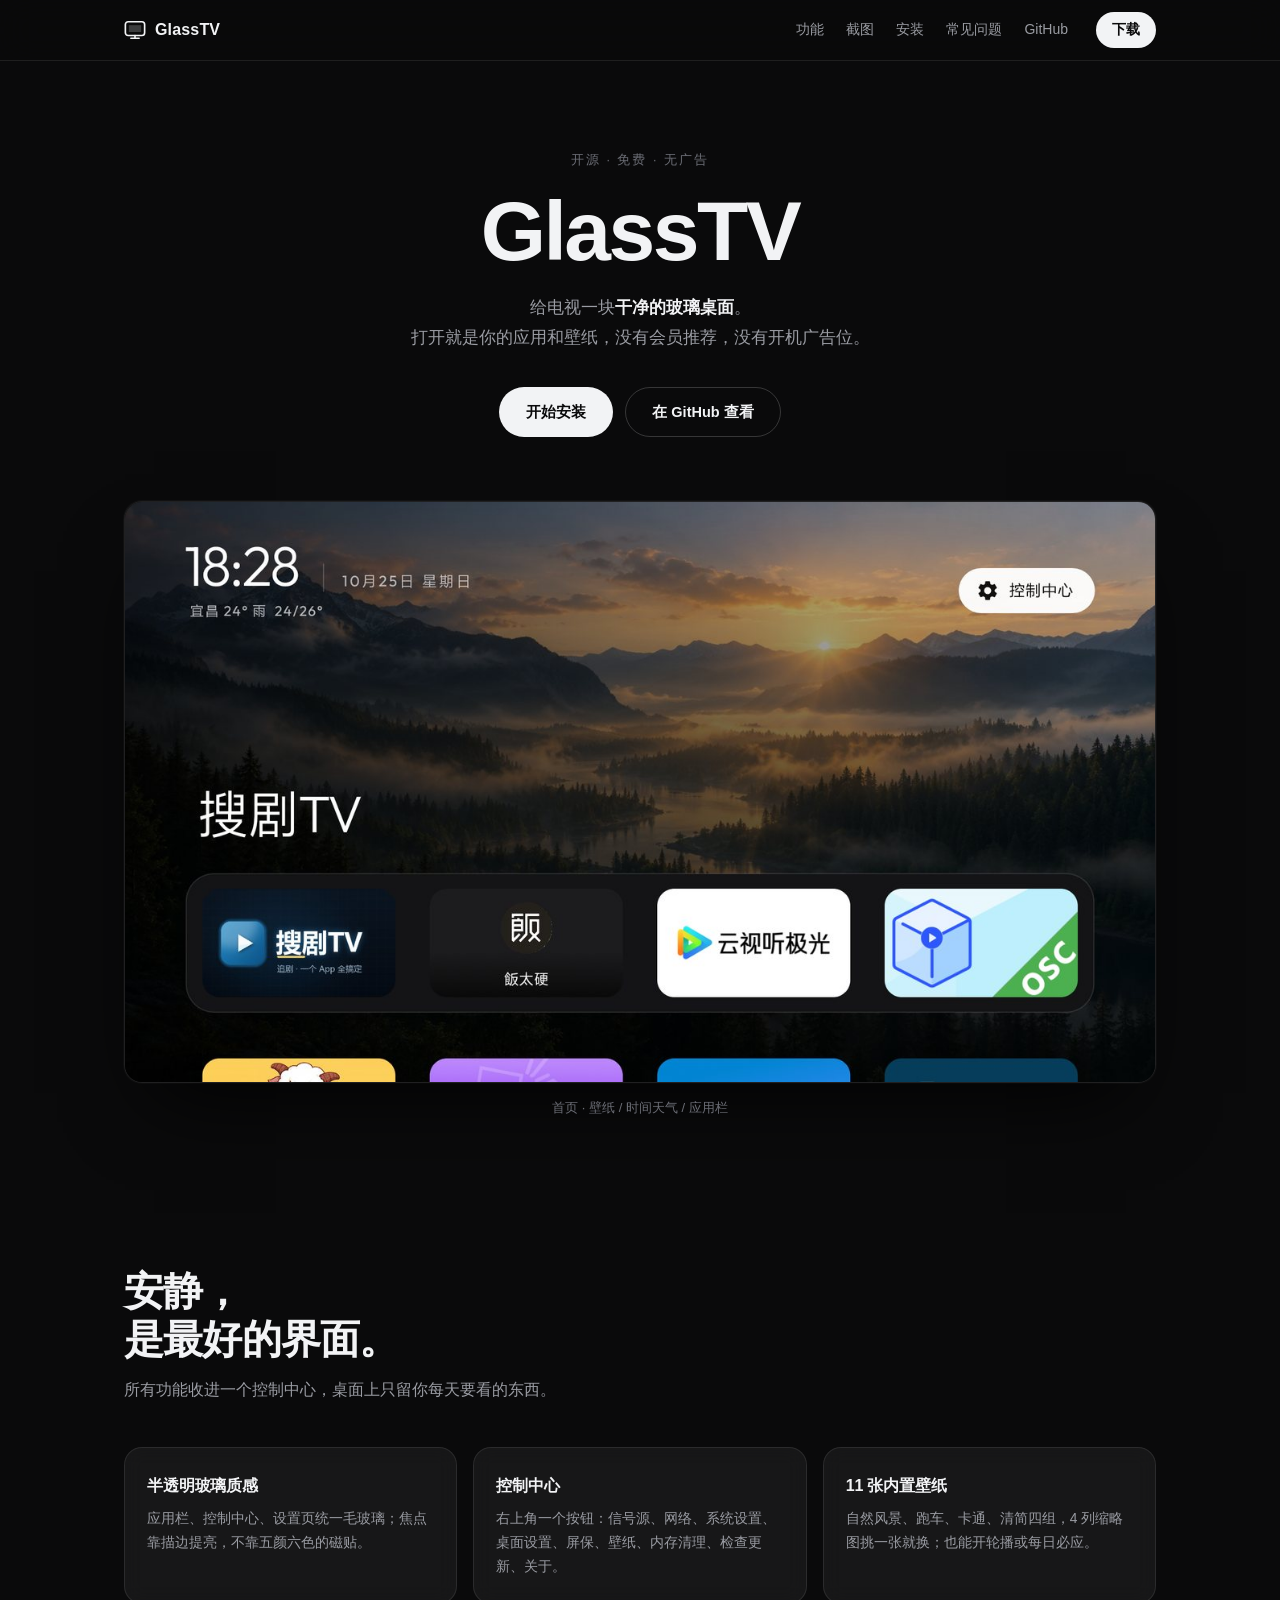
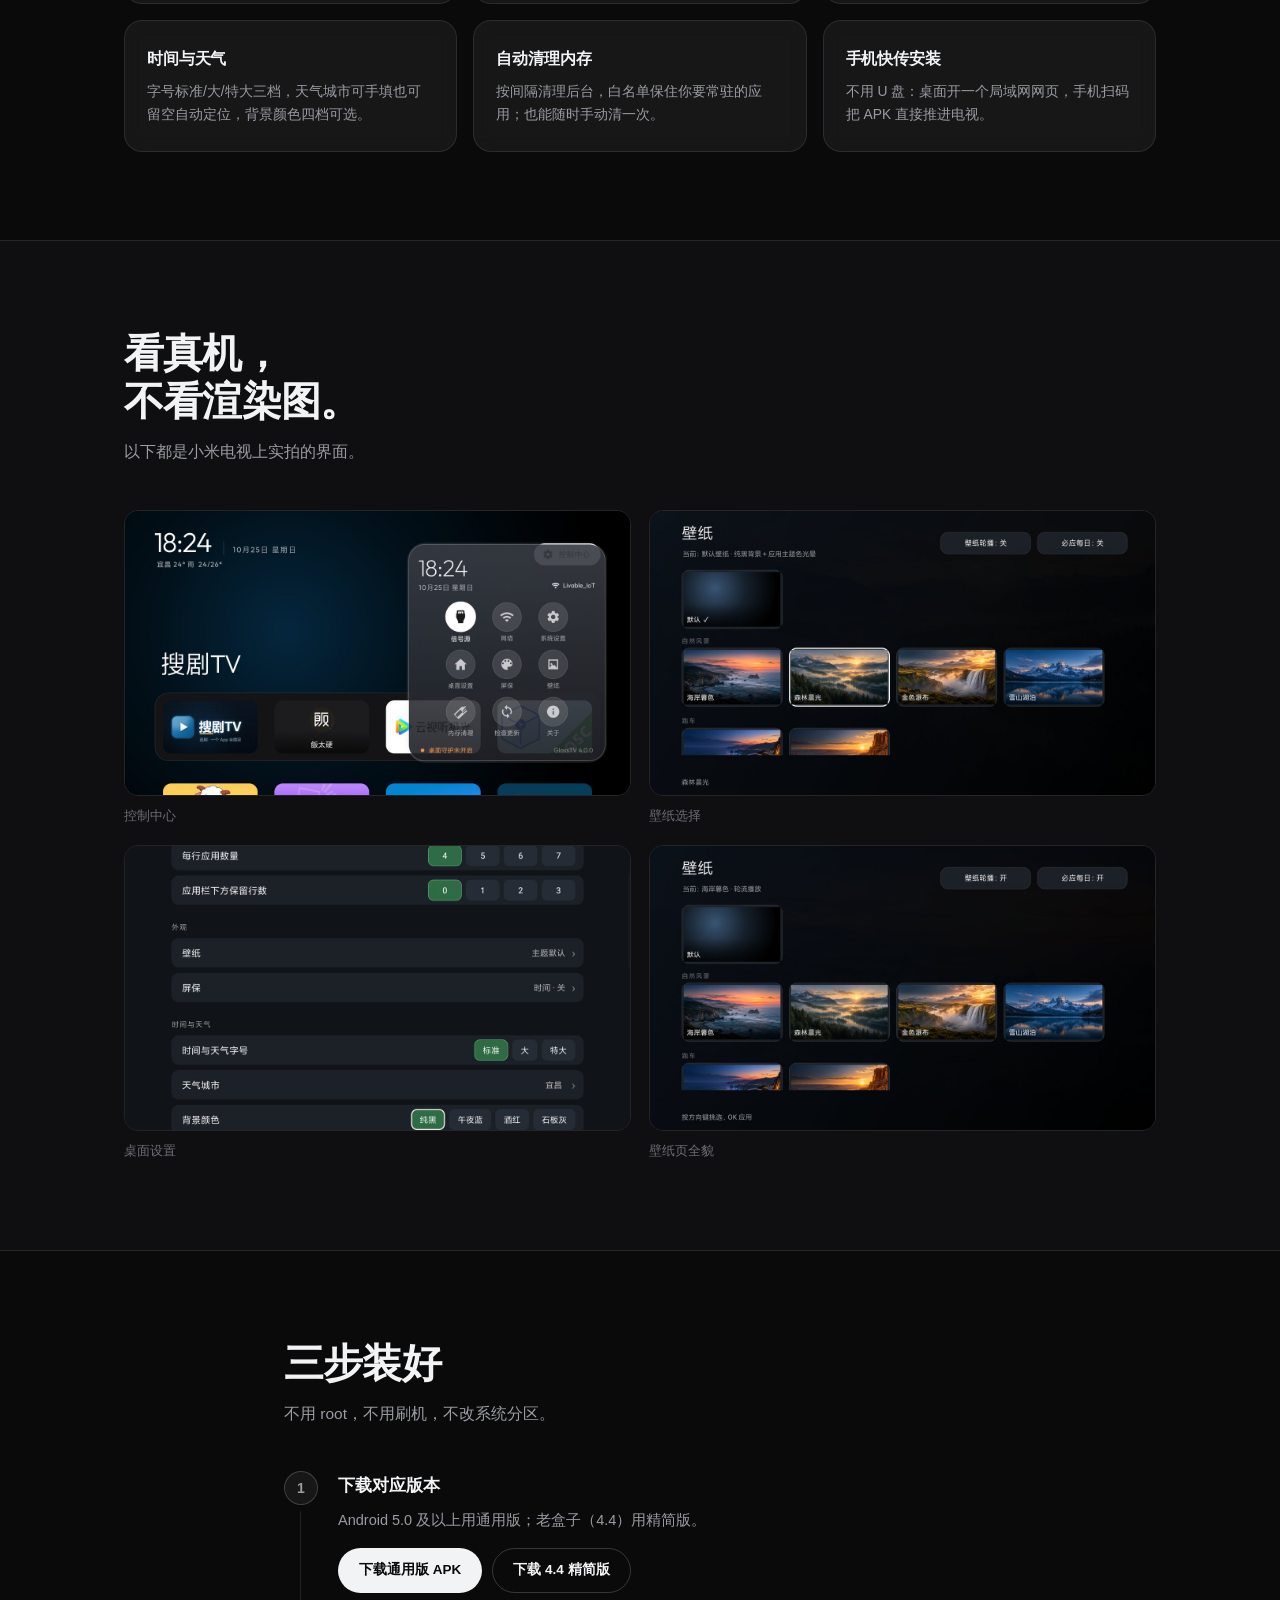
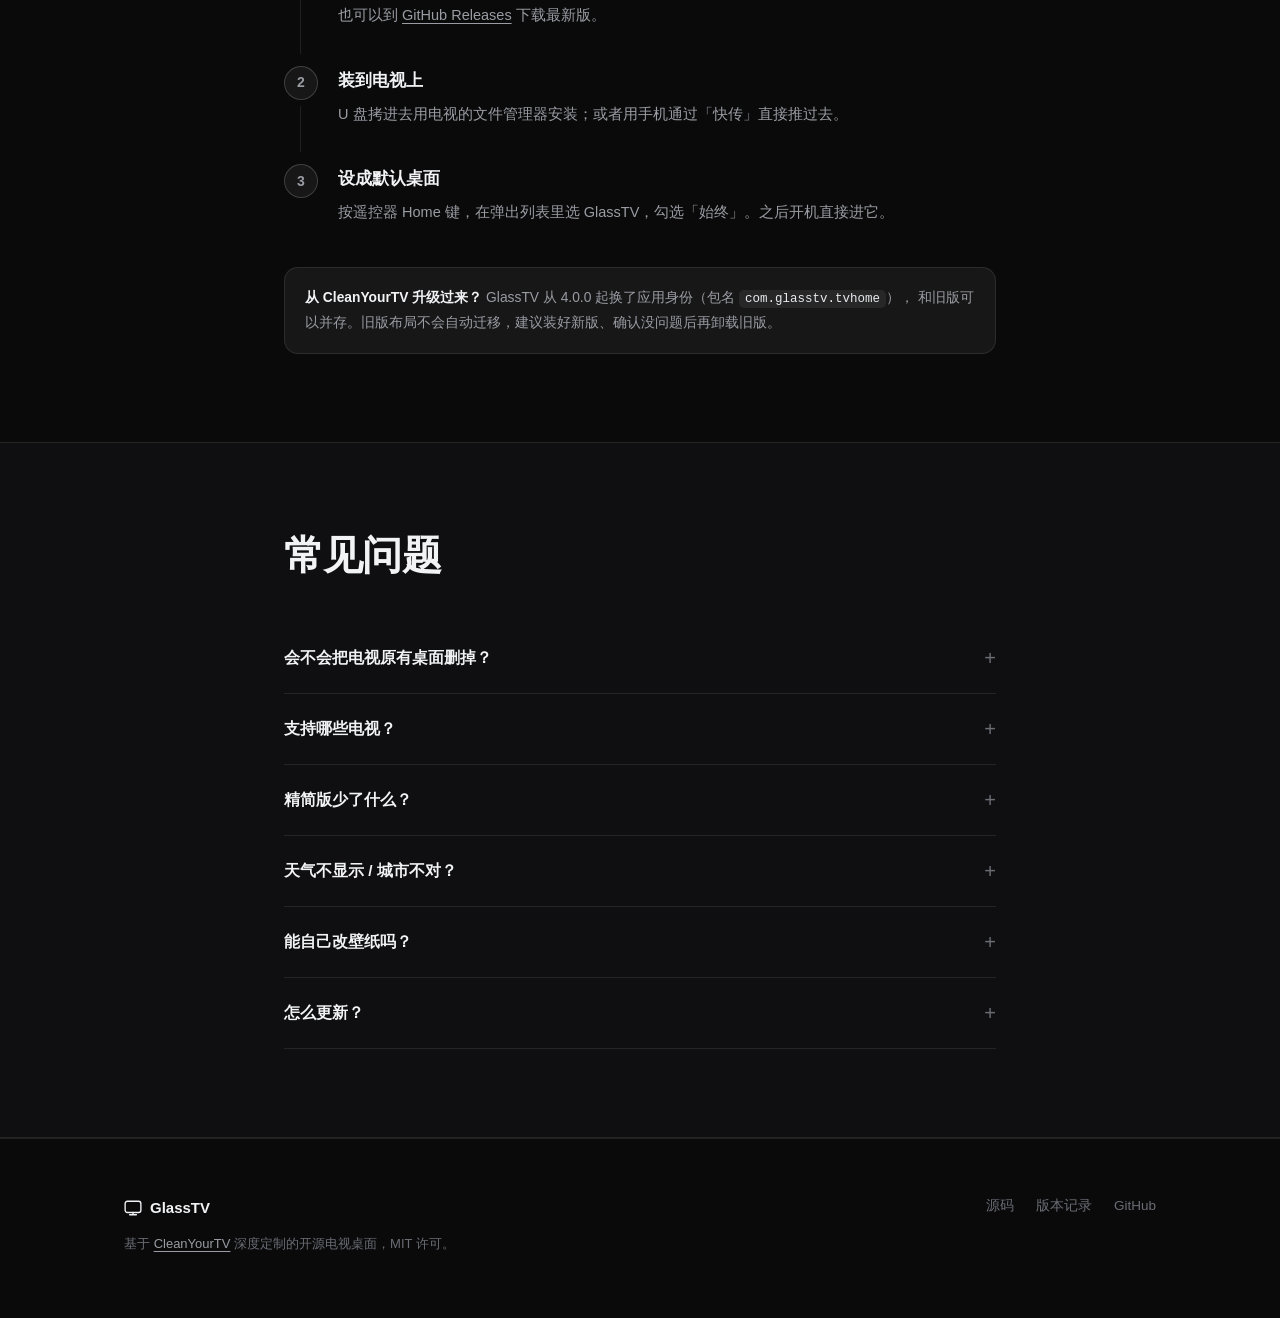
==== site/index.html @ 5c803dc3 "官网入仓 site/ + CNAME tv.jichun29.cn + 下载链接指向 Release" ====
<!doctype html>
<html lang="zh-CN">
<head>
<meta charset="utf-8">
<meta name="viewport" content="width=device-width, initial-scale=1, viewport-fit=cover">
<title>GlassTV · 给电视一块干净的玻璃桌面</title>
<meta name="description" content="基于 CleanYourTV 深度定制的开源 Android TV 桌面：半透明玻璃质感、无广告无推荐流、可换壁纸、控制中心、自动清理内存。支持小米等国产电视，也适配 Android 4.4 老盒子。">
<meta name="theme-color" content="#0a0a0b">
<meta property="og:title" content="GlassTV · 给电视一块干净的玻璃桌面">
<meta property="og:description" content="开源 Android TV 桌面。没有广告，没有推荐流，只有你的 App 和壁纸。">
<meta property="og:image" content="img/home.jpg">
<link rel="icon" href="favicon.svg" type="image/svg+xml">
<link rel="stylesheet" href="style.css">
</head>
<body>

<nav>
  <div class="wrap">
    <a class="brand" href="#top">
      <svg width="22" height="22" viewBox="0 0 32 32" aria-hidden="true">
        <rect x="2" y="4" width="28" height="20" rx="4" fill="none" stroke="currentColor" stroke-width="2.4"/>
        <path d="M16 24v4M10 28h12" stroke="currentColor" stroke-width="2.4" stroke-linecap="round"/>
        <path d="M7 9h18v10H7z" fill="currentColor" opacity=".22"/>
      </svg>
      GlassTV
    </a>
    <div class="links">
      <a href="#features">功能</a>
      <a href="#shots">截图</a>
      <a href="#install">安装</a>
      <a href="#faq">常见问题</a>
      <a href="https://github.com/jichun29/glasstv" target="_blank" rel="noopener">GitHub</a>
    </div>
    <a class="cta" href="#install">下载</a>
  </div>
</nav>

<header id="top">
  <div class="wrap">
    <p class="eyebrow">开源 · 免费 · 无广告</p>
    <h1>GlassTV</h1>
    <p class="lede">给电视一块<strong>干净的玻璃桌面</strong>。<br>打开就是你的应用和壁纸，没有会员推荐，没有开机广告位。</p>
    <div class="actions">
      <a class="btn primary" href="#install">开始安装</a>
      <a class="btn ghost" href="https://github.com/jichun29/glasstv" target="_blank" rel="noopener">在 GitHub 查看</a>
    </div>
    <figure class="hero-shot">
      <img src="img/home.jpg" alt="GlassTV 桌面主页：森林壁纸、左上角时间天气、底部一排应用" width="1280" height="720">
      <figcaption>首页 · 壁纸 / 时间天气 / 应用栏</figcaption>
    </figure>
  </div>
</header>

<section id="features">
  <div class="wrap">
    <div class="head">
      <h2>安静，<br>是最好的界面。</h2>
      <p>所有功能收进一个控制中心，桌面上只留你每天要看的东西。</p>
    </div>

    <div class="grid">
      <article class="card">
        <h3>半透明玻璃质感</h3>
        <p>应用栏、控制中心、设置页统一毛玻璃；焦点靠描边提亮，不靠五颜六色的磁贴。</p>
      </article>
      <article class="card">
        <h3>控制中心</h3>
        <p>右上角一个按钮：信号源、网络、系统设置、桌面设置、屏保、壁纸、内存清理、检查更新、关于。</p>
      </article>
      <article class="card">
        <h3>11 张内置壁纸</h3>
        <p>自然风景、跑车、卡通、清简四组，4 列缩略图挑一张就换；也能开轮播或每日必应。</p>
      </article>
      <article class="card">
        <h3>时间与天气</h3>
        <p>字号标准/大/特大三档，天气城市可手填也可留空自动定位，背景颜色四档可选。</p>
      </article>
      <article class="card">
        <h3>自动清理内存</h3>
        <p>按间隔清理后台，白名单保住你要常驻的应用；也能随时手动清一次。</p>
      </article>
      <article class="card">
        <h3>手机快传安装</h3>
        <p>不用 U 盘：桌面开一个局域网网页，手机扫码把 APK 直接推进电视。</p>
      </article>
    </div>
  </div>
</section>

<section id="shots" class="alt">
  <div class="wrap">
    <div class="head">
      <h2>看真机，<br>不看渲染图。</h2>
      <p>以下都是小米电视上实拍的界面。</p>
    </div>
    <div class="shots">
      <figure>
        <img src="img/control-center.jpg" alt="控制中心：九宫格入口与版本号" loading="lazy" width="1280" height="720">
        <figcaption>控制中心</figcaption>
      </figure>
      <figure>
        <img src="img/wallpaper.jpg" alt="壁纸页：四列缩略图与分组" loading="lazy" width="1280" height="720">
        <figcaption>壁纸选择</figcaption>
      </figure>
      <figure>
        <img src="img/settings.jpg" alt="桌面设置：布局、外观、时间与天气" loading="lazy" width="1280" height="720">
        <figcaption>桌面设置</figcaption>
      </figure>
      <figure>
        <img src="img/wallpaper-page.jpg" alt="壁纸页全貌" loading="lazy" width="1280" height="720">
        <figcaption>壁纸页全貌</figcaption>
      </figure>
    </div>
  </div>
</section>

<section id="install">
  <div class="wrap narrow">
    <div class="head">
      <h2>三步装好</h2>
      <p>不用 root，不用刷机，不改系统分区。</p>
    </div>

    <ol class="steps">
      <li>
        <h3>下载对应版本</h3>
        <p>Android 5.0 及以上用通用版；老盒子（4.4）用精简版。</p>
        <div class="dl">
          <a class="btn primary" href="https://github.com/jichun29/glasstv/releases/latest/download/GlassTV-Launcher-universal.apk">下载通用版 APK</a>
          <a class="btn ghost" href="https://github.com/jichun29/glasstv/releases/latest/download/GlassTV-Launcher-lite44.apk">下载 4.4 精简版</a>
        </div>
        <p class="hint">也可以到 <a href="https://github.com/jichun29/glasstv/releases" target="_blank" rel="noopener">GitHub Releases</a> 下载最新版。</p>
      </li>
      <li>
        <h3>装到电视上</h3>
        <p>U 盘拷进去用电视的文件管理器安装；或者用手机通过「快传」直接推过去。</p>
      </li>
      <li>
        <h3>设成默认桌面</h3>
        <p>按遥控器 Home 键，在弹出列表里选 GlassTV，勾选「始终」。之后开机直接进它。</p>
      </li>
    </ol>

    <div class="note">
      <strong>从 CleanYourTV 升级过来？</strong>
      GlassTV 从 4.0.0 起换了应用身份（包名 <code>com.glasstv.tvhome</code>），
      和旧版可以并存。旧版布局不会自动迁移，建议装好新版、确认没问题后再卸载旧版。
    </div>
  </div>
</section>

<section id="faq" class="alt">
  <div class="wrap narrow">
    <div class="head">
      <h2>常见问题</h2>
    </div>

    <details>
      <summary>会不会把电视原有桌面删掉？</summary>
      <p>不会。原桌面只是不再当默认，随时按 Home 键切回去。</p>
    </details>
    <details>
      <summary>支持哪些电视？</summary>
      <p>Android TV / Google TV 以及国产安卓电视都可以，小米电视已实测。Android 4.4 的老盒子用精简版。</p>
    </details>
    <details>
      <summary>精简版少了什么？</summary>
      <p>去掉必应每日壁纸、视频壁纸、在线壁纸这些吃内存的功能，其余（壁纸、自动清理、控制中心、设置）都在。</p>
    </details>
    <details>
      <summary>天气不显示 / 城市不对？</summary>
      <p>桌面设置 → 时间与天气 → 天气城市，填中文城市名；留空则自动定位（需要给应用位置权限）。</p>
    </details>
    <details>
      <summary>能自己改壁纸吗？</summary>
      <p>可以。壁纸页选内置图，或把图片放进电视的配置目录（见仓库 README）。</p>
    </details>
    <details>
      <summary>怎么更新？</summary>
      <p>控制中心 → 检查更新，会读 GitHub Releases 的最新版本自动下载安装。</p>
    </details>
  </div>
</section>

<footer>
  <div class="wrap">
    <div class="fleft">
      <div class="brand">
        <svg width="18" height="18" viewBox="0 0 32 32" aria-hidden="true">
          <rect x="2" y="4" width="28" height="20" rx="4" fill="none" stroke="currentColor" stroke-width="2.4"/>
          <path d="M16 24v4M10 28h12" stroke="currentColor" stroke-width="2.4" stroke-linecap="round"/>
        </svg>
        GlassTV
      </div>
      <p>基于 <a href="https://github.com/Gathin23/cleanyourtv" target="_blank" rel="noopener">CleanYourTV</a> 深度定制的开源电视桌面，MIT 许可。</p>
    </div>
    <div class="fright">
      <a href="https://github.com/jichun29/glasstv" target="_blank" rel="noopener">源码</a>
      <a href="https://github.com/jichun29/glasstv/releases" target="_blank" rel="noopener">版本记录</a>
      <a href="https://github.com/jichun29/glasstv">GitHub</a>
    </div>
  </div>
</footer>

</body>
</html>
---- site/style.css ----
:root{
  --bg:#0a0a0b;
  --bg-alt:#0f0f11;
  --fg:#f2f3f5;
  --dim:#9a9ca3;
  --dim-2:#6b6d75;
  --line:rgba(255,255,255,.09);
  --line-strong:rgba(255,255,255,.18);
  --glass:rgba(255,255,255,.055);
  --accent:#e8eaed;
  --radius:18px;
  --wrap:1080px;
}

*{box-sizing:border-box}

html{scroll-behavior:smooth}

body{
  margin:0;
  background:var(--bg);
  color:var(--fg);
  font-family:-apple-system,BlinkMacSystemFont,"Segoe UI","PingFang SC","Hiragino Sans GB","Microsoft YaHei",sans-serif;
  line-height:1.7;
  -webkit-font-smoothing:antialiased;
  text-rendering:optimizeLegibility;
}

a{color:var(--fg);text-decoration:none}
a:hover{color:#fff}

.wrap{max-width:var(--wrap);margin:0 auto;padding:0 24px}
.narrow{max-width:760px}

/* ---- nav ---- */
nav{
  position:sticky;top:0;z-index:50;
  background:rgba(10,10,11,.72);
  backdrop-filter:blur(18px) saturate(1.4);
  -webkit-backdrop-filter:blur(18px) saturate(1.4);
  border-bottom:1px solid var(--line);
}
nav .wrap{display:flex;align-items:center;gap:28px;height:60px}
nav .brand{
  display:flex;align-items:center;gap:9px;
  font-weight:650;letter-spacing:.01em;font-size:16px;
}
nav .links{display:flex;gap:22px;margin-left:auto;font-size:14px;color:var(--dim)}
nav .links a{color:var(--dim)}
nav .links a:hover{color:var(--fg)}
nav .cta{
  font-size:13.5px;padding:7px 16px;border-radius:999px;
  background:var(--fg);color:#0a0a0b;font-weight:600;
}
nav .cta:hover{background:#fff}

/* ---- hero ---- */
header{padding:84px 0 60px;text-align:center}
.eyebrow{
  display:inline-block;margin:0 0 18px;
  font-size:12.5px;letter-spacing:.16em;text-transform:uppercase;
  color:var(--dim-2);
}
header h1{
  margin:0 0 20px;
  font-size:clamp(44px,8vw,84px);
  font-weight:700;letter-spacing:-.03em;line-height:1;
}
.lede{margin:0 auto;max-width:600px;font-size:17px;color:var(--dim);line-height:1.75}
.lede strong{color:var(--fg);font-weight:600}

.actions{display:flex;gap:12px;justify-content:center;margin:34px 0 0;flex-wrap:wrap}

.btn{
  display:inline-flex;align-items:center;justify-content:center;
  padding:12px 26px;border-radius:999px;font-size:14.5px;font-weight:600;
  border:1px solid transparent;transition:transform .18s ease,background .18s ease,border-color .18s ease;
}
.btn:active{transform:scale(.985)}
.btn.primary{background:var(--fg);color:#0a0a0b}
.btn.primary:hover{background:#fff}
.btn.ghost{background:transparent;color:var(--fg);border-color:var(--line-strong)}
.btn.ghost:hover{background:var(--glass);border-color:rgba(255,255,255,.32)}

.hero-shot{margin:64px 0 0;position:relative}
.hero-shot img{
  width:100%;height:auto;display:block;border-radius:var(--radius);
  border:1px solid var(--line);
  box-shadow:0 40px 80px -30px rgba(0,0,0,.9),0 0 0 1px rgba(255,255,255,.03);
}
.hero-shot figcaption{margin-top:14px;font-size:13px;color:var(--dim-2)}

/* ---- sections ---- */
section{padding:88px 0}
section.alt{background:var(--bg-alt);border-top:1px solid var(--line);border-bottom:1px solid var(--line)}
.head{max-width:640px;margin:0 0 44px}
.head h2{
  margin:0 0 14px;font-size:clamp(28px,4vw,40px);
  font-weight:650;letter-spacing:-.02em;line-height:1.2;
}
.head p{margin:0;color:var(--dim);font-size:15.5px}

/* ---- feature cards ---- */
.grid{display:grid;grid-template-columns:repeat(3,1fr);gap:16px}
.card{
  padding:24px 22px;border-radius:var(--radius);
  background:var(--glass);
  border:1px solid var(--line);
  backdrop-filter:blur(10px);
  -webkit-backdrop-filter:blur(10px);
  transition:border-color .2s ease,background .2s ease;
}
.card:hover{border-color:var(--line-strong);background:rgba(255,255,255,.08)}
.card h3{margin:0 0 8px;font-size:16px;font-weight:620;letter-spacing:-.01em}
.card p{margin:0;font-size:13.8px;color:var(--dim);line-height:1.72}

/* ---- shots ---- */
.shots{display:grid;grid-template-columns:1fr 1fr;gap:18px}
.shots figure{margin:0}
.shots img{
  width:100%;height:auto;display:block;border-radius:14px;
  border:1px solid var(--line);
  transition:border-color .2s ease;
}
.shots figure:hover img{border-color:var(--line-strong)}
.shots figcaption{margin-top:10px;font-size:12.5px;color:var(--dim-2)}

/* ---- steps ---- */
.steps{list-style:none;counter-reset:s;padding:0;margin:0}
.steps li{counter-increment:s;position:relative;padding:0 0 34px 54px}
.steps li::before{
  content:counter(s);
  position:absolute;left:0;top:0;
  width:32px;height:32px;border-radius:50%;
  display:flex;align-items:center;justify-content:center;
  font-size:14px;font-weight:650;
  background:var(--glass);border:1px solid var(--line-strong);color:var(--dim);
}
.steps li::after{
  content:"";position:absolute;left:15.5px;top:40px;bottom:8px;
  width:1px;background:var(--line);
}
.steps li:last-child::after{display:none}
.steps h3{margin:4px 0 8px;font-size:16.5px;font-weight:620}
.steps p{margin:0;color:var(--dim);font-size:14.5px}
.dl{display:flex;gap:10px;flex-wrap:wrap;margin:16px 0 10px}
.dl .btn{padding:10px 20px;font-size:13.5px}
.hint{font-size:13px;color:var(--dim-2)}
.hint a{color:var(--dim);text-decoration:underline;text-underline-offset:3px}

.note{
  margin-top:8px;padding:18px 20px;border-radius:14px;
  background:var(--glass);border:1px solid var(--line);
  font-size:13.8px;color:var(--dim);line-height:1.75;
}
.note strong{color:var(--fg)}
.note code{
  font-family:ui-monospace,SFMono-Regular,Menlo,monospace;
  font-size:12.5px;padding:2px 6px;border-radius:5px;
  background:rgba(255,255,255,.07);color:#e8eaed;
}

/* ---- faq ---- */
details{
  border-bottom:1px solid var(--line);
  padding:18px 0;
}
details summary{
  cursor:pointer;font-size:15.5px;font-weight:600;
  list-style:none;display:flex;align-items:center;justify-content:space-between;
  gap:16px;
}
details summary::-webkit-details-marker{display:none}
details summary::after{
  content:"+";color:var(--dim-2);font-size:20px;font-weight:400;
  transition:transform .2s ease;
}
details[open] summary::after{transform:rotate(45deg)}
details p{margin:12px 0 0;color:var(--dim);font-size:14.2px}

/* ---- footer ---- */
footer{padding:56px 0 64px;border-top:1px solid var(--line)}
footer .wrap{display:flex;justify-content:space-between;gap:28px;flex-wrap:wrap}
footer .brand{display:flex;align-items:center;gap:8px;font-weight:620;font-size:15px}
footer p{margin:12px 0 0;font-size:13px;color:var(--dim-2);max-width:420px}
footer p a{color:var(--dim);text-decoration:underline;text-underline-offset:3px}
.fright{display:flex;gap:22px;font-size:13.5px;color:var(--dim-2);align-items:flex-start}
.fright a{color:var(--dim-2)}
.fright a:hover{color:var(--fg)}

/* ---- responsive ---- */
@media (max-width:860px){
  .grid{grid-template-columns:1fr 1fr}
  .shots{grid-template-columns:1fr}
  nav .links{display:none}
  header{padding:60px 0 40px}
  section{padding:66px 0}
  .hero-shot{margin-top:44px}
}
@media (max-width:560px){
  .grid{grid-template-columns:1fr}
  .wrap{padding:0 18px}
  .lede{font-size:15.5px}
  .steps li{padding-left:46px}
}

@media (prefers-reduced-motion:reduce){
  *{transition:none!important;animation:none!important}
  html{scroll-behavior:auto}
}

/* ---- 竖屏手机：桌面截图是 16:9，画质优先不加遮罩 ---- */
@media (max-width:560px){
  .card{padding:20px 18px}
  .note{padding:15px 16px}
}

/* 打印/极简：去掉玻璃与深色 */
@media print{
  body{background:#fff;color:#000}
  nav,footer{display:none}
}
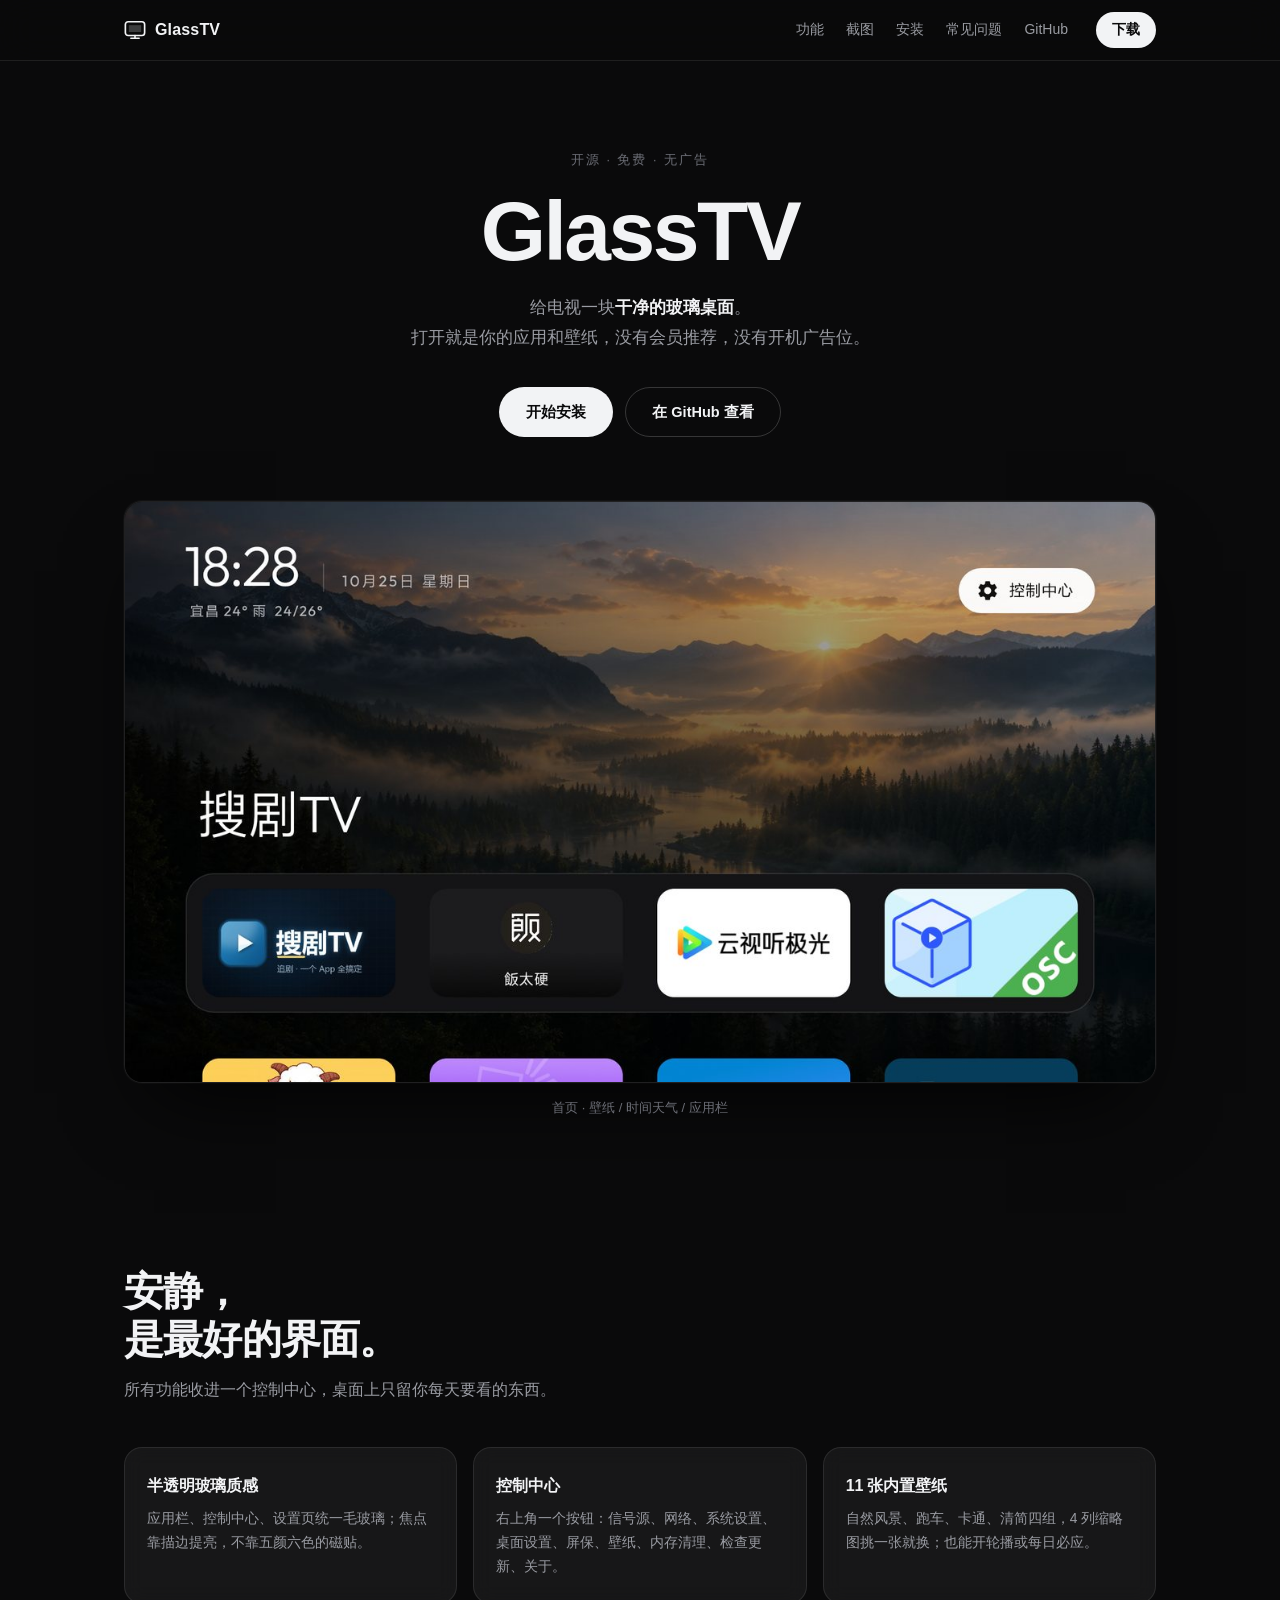
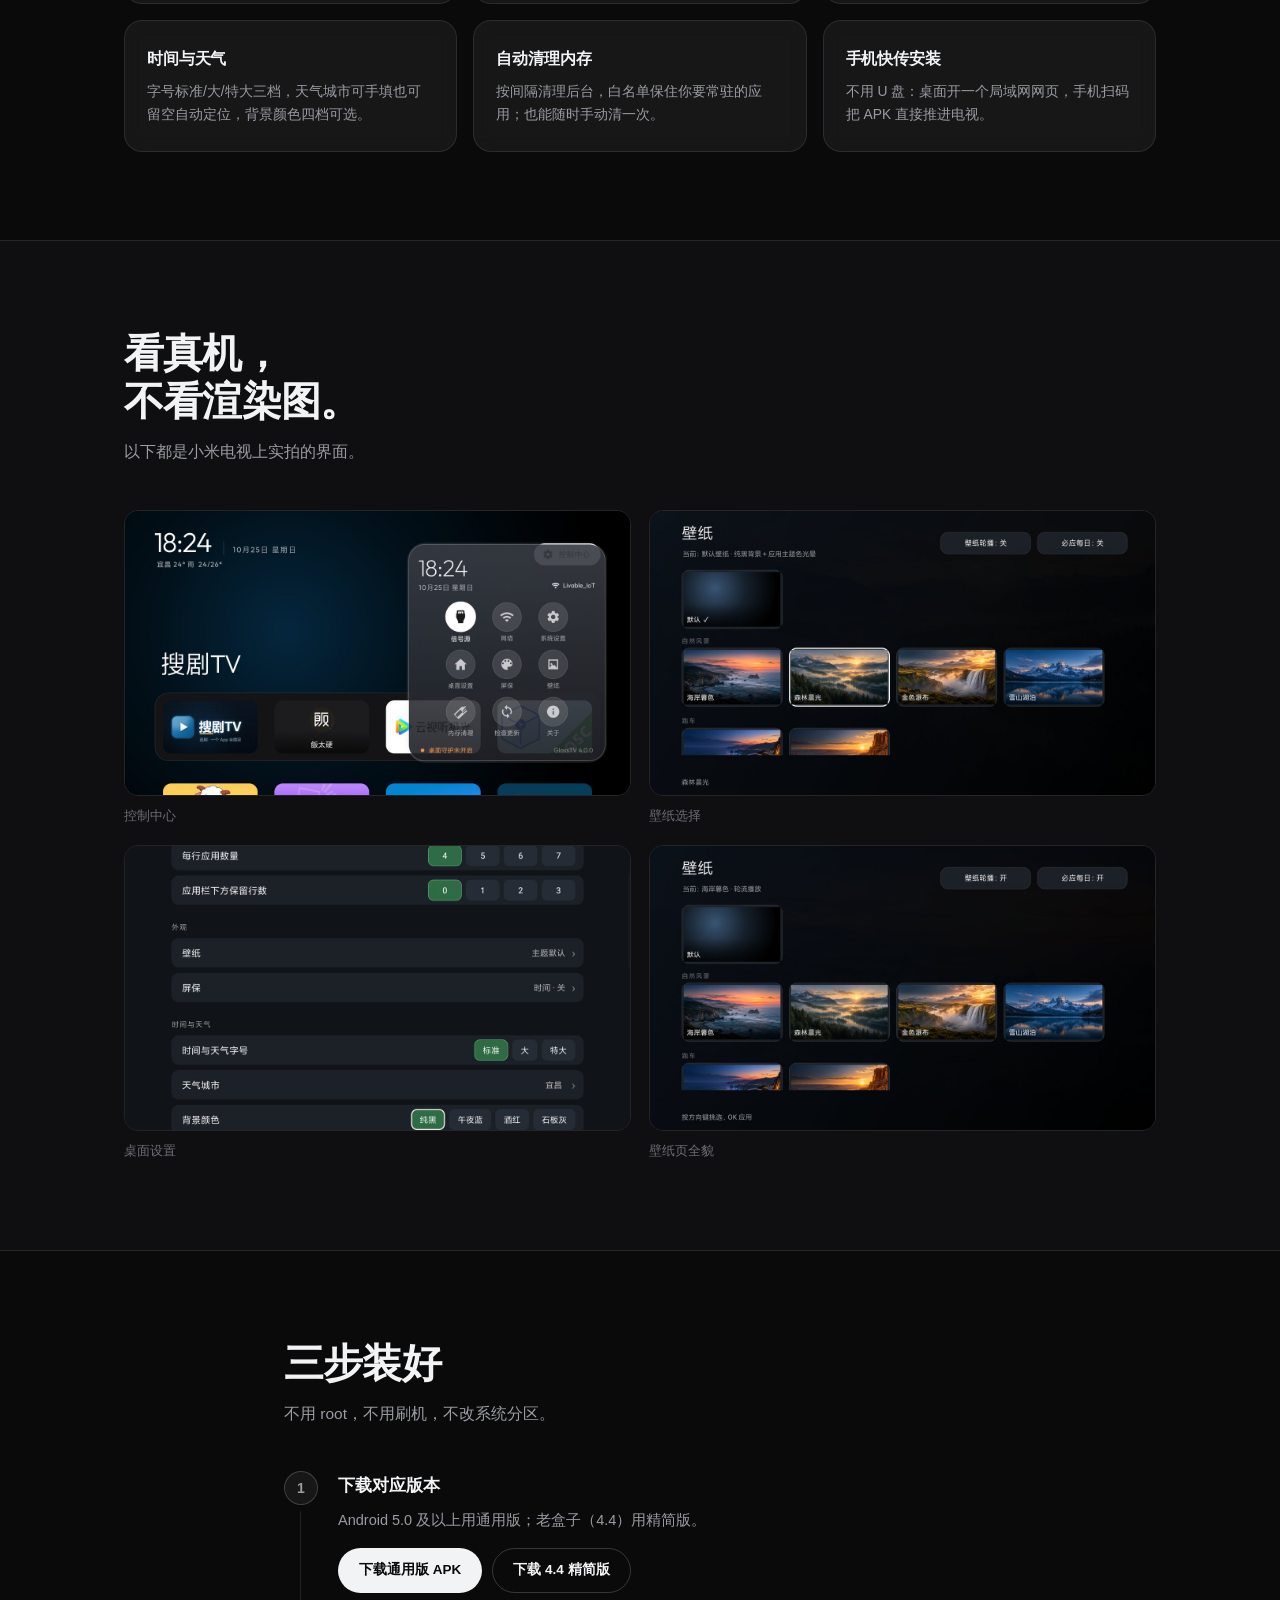
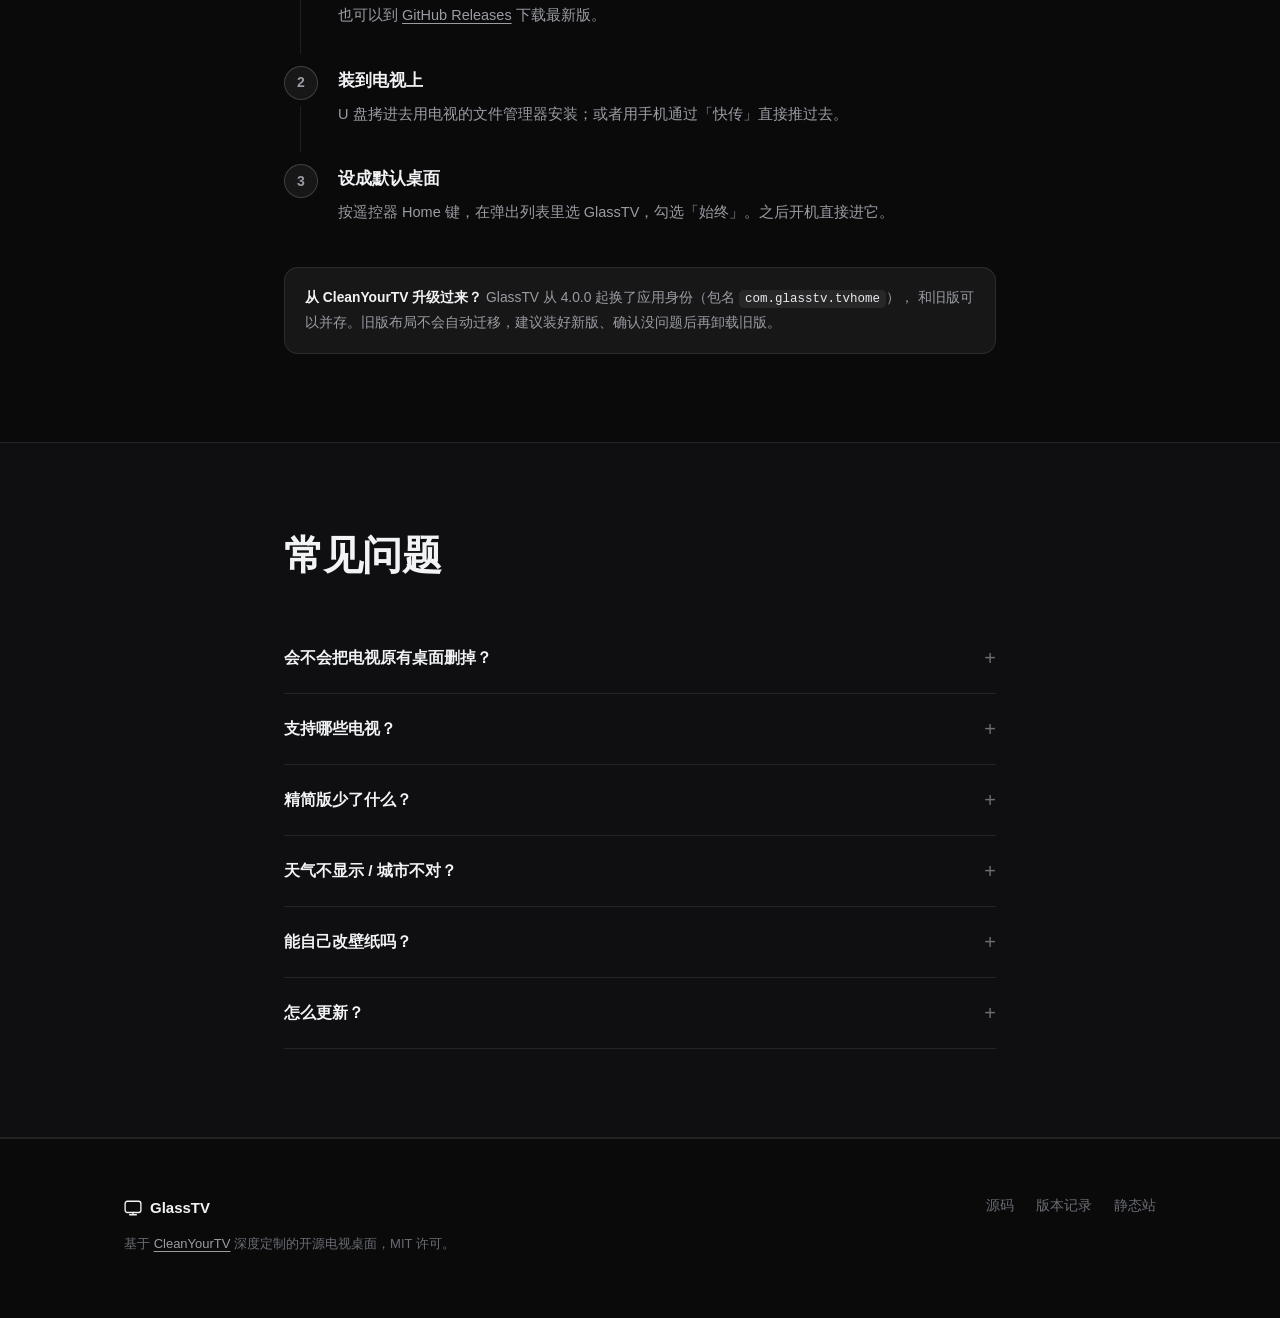
==== commit aa246770: "site: 同步下载链接文案" ====
--- a/site/index.html
+++ b/site/index.html
@@ -197,7 +197,7 @@
     <div class="fright">
       <a href="https://github.com/jichun29/glasstv" target="_blank" rel="noopener">源码</a>
       <a href="https://github.com/jichun29/glasstv/releases" target="_blank" rel="noopener">版本记录</a>
-      <a href="https://github.com/jichun29/glasstv">GitHub</a>
+      <a href="https://jichun29.github.io/glasstv-site/">静态站</a>
     </div>
   </div>
 </footer>
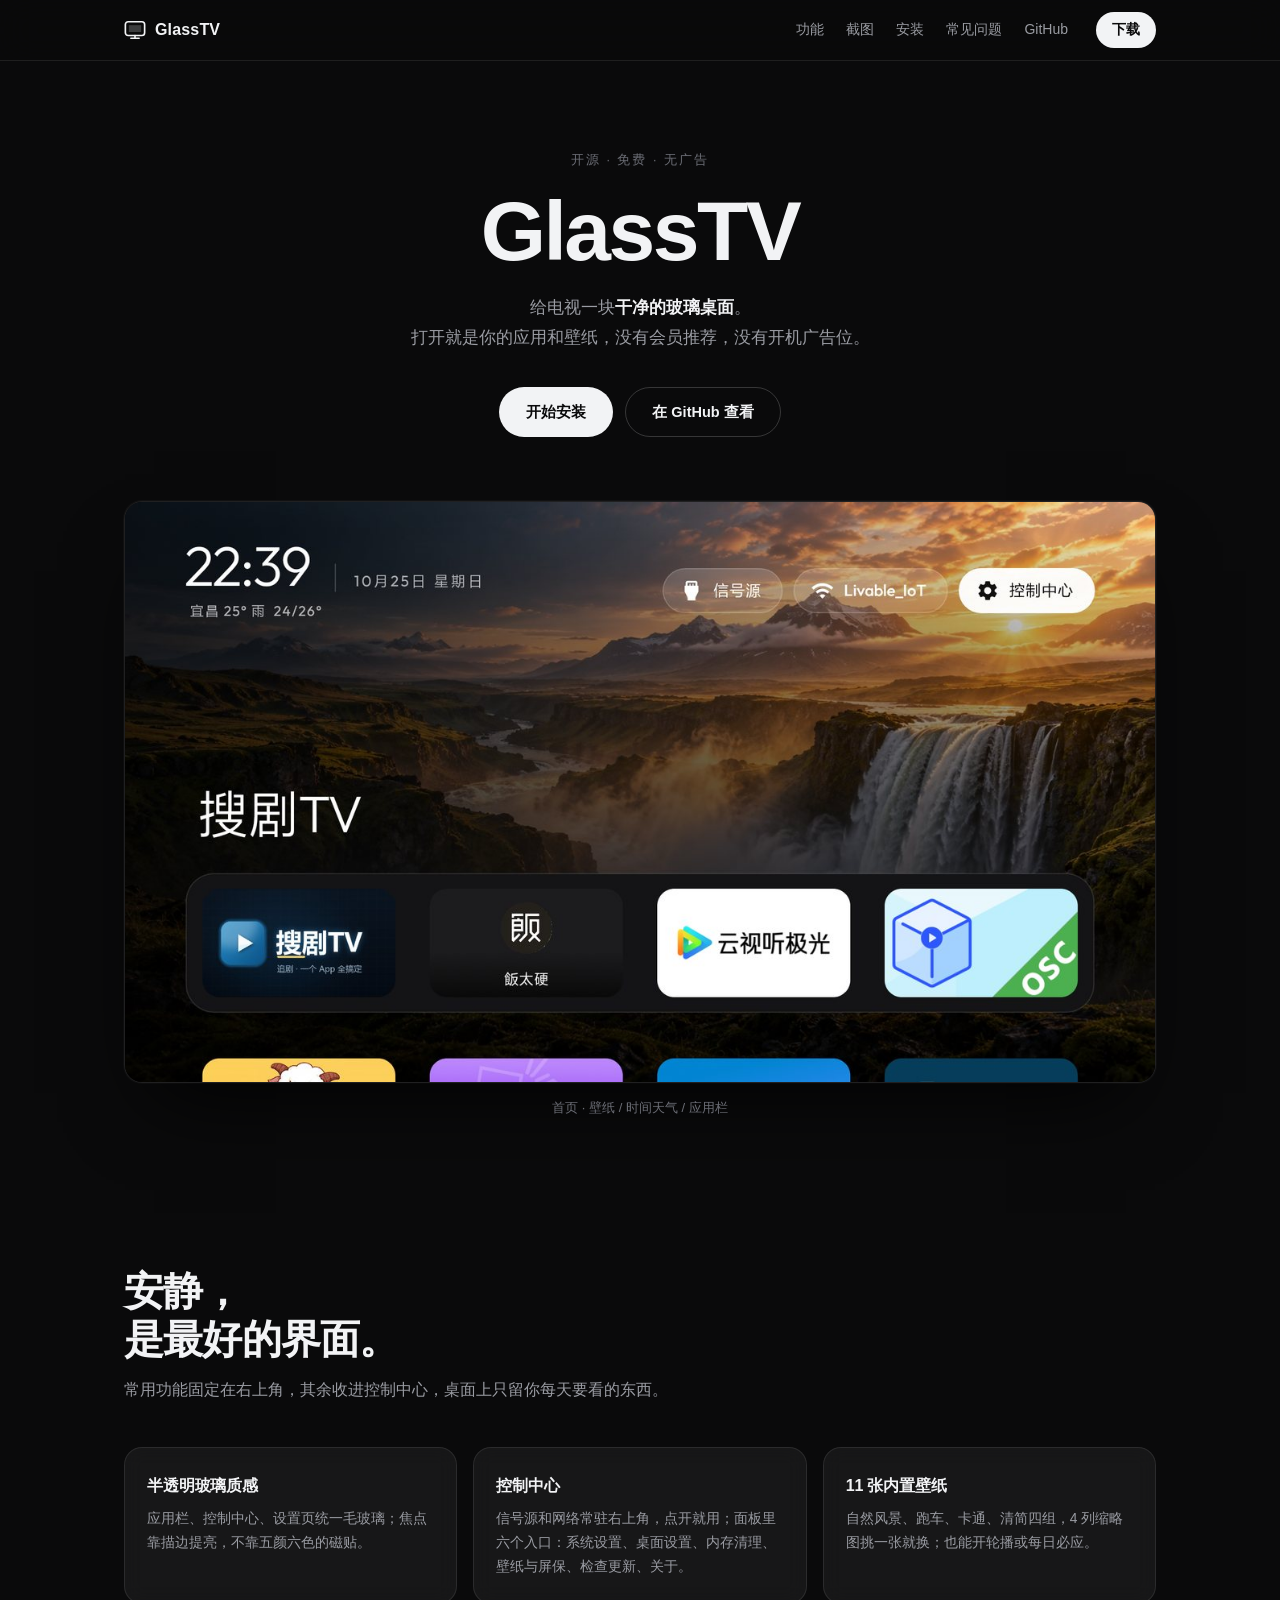
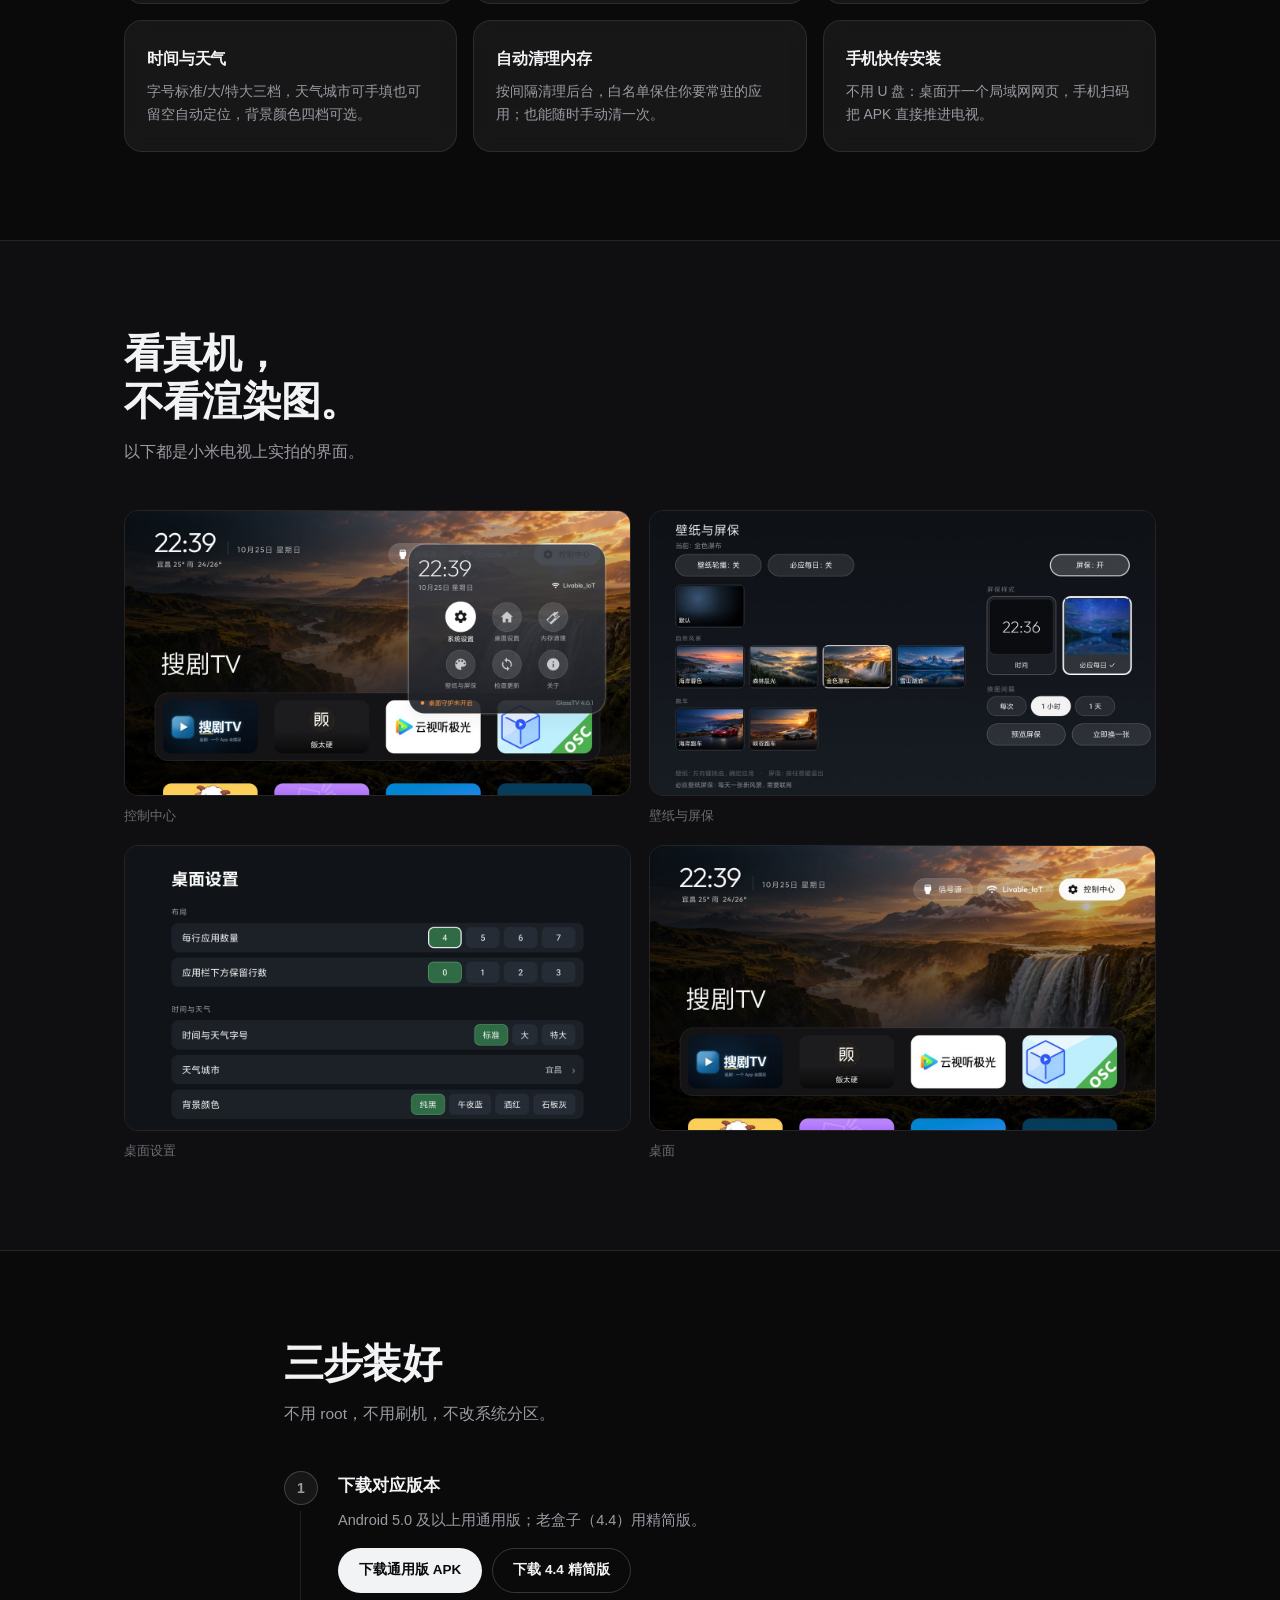
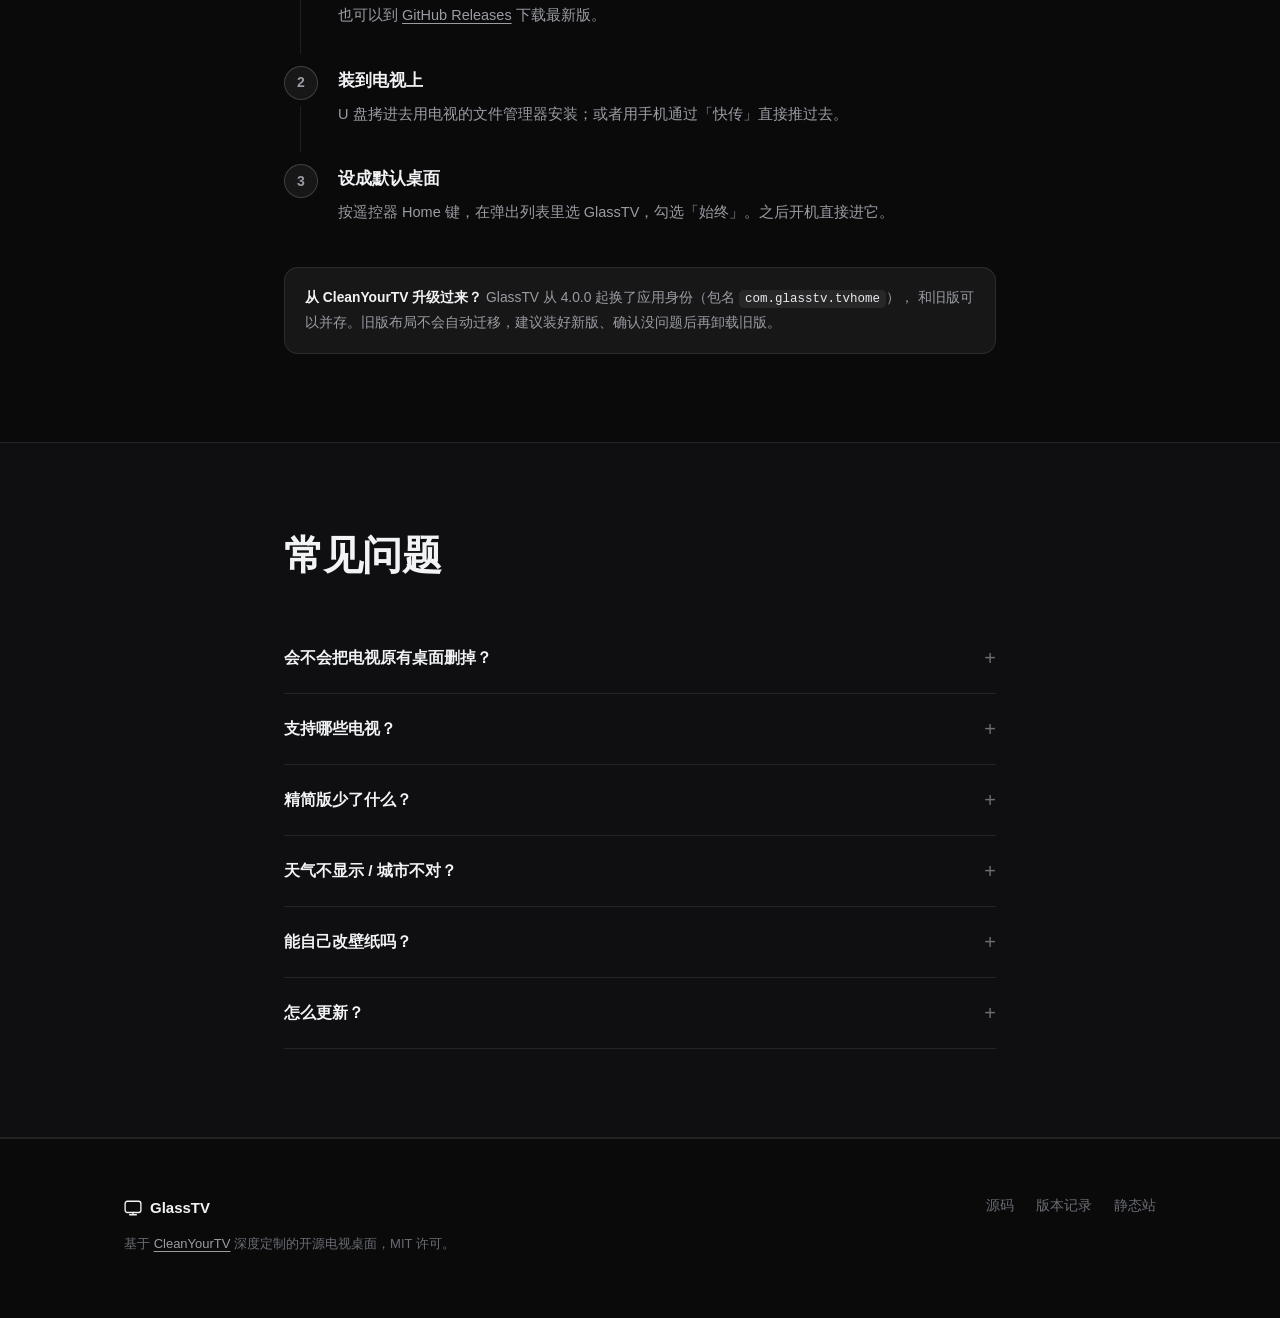
==== commit bab88e82: "4.0.1: 信号源/网络回到右上角，控制中心收到 6 个入口；壁纸与屏保合并为一页；桌面设置去掉外观分组" ====
--- a/site/index.html
+++ b/site/index.html
@@ -55,7 +55,7 @@
   <div class="wrap">
     <div class="head">
       <h2>安静，<br>是最好的界面。</h2>
-      <p>所有功能收进一个控制中心，桌面上只留你每天要看的东西。</p>
+      <p>常用功能固定在右上角，其余收进控制中心，桌面上只留你每天要看的东西。</p>
     </div>
 
     <div class="grid">
@@ -65,7 +65,7 @@
       </article>
       <article class="card">
         <h3>控制中心</h3>
-        <p>右上角一个按钮：信号源、网络、系统设置、桌面设置、屏保、壁纸、内存清理、检查更新、关于。</p>
+        <p>信号源和网络常驻右上角，点开就用；面板里六个入口：系统设置、桌面设置、内存清理、壁纸与屏保、检查更新、关于。</p>
       </article>
       <article class="card">
         <h3>11 张内置壁纸</h3>
@@ -95,20 +95,20 @@
     </div>
     <div class="shots">
       <figure>
-        <img src="img/control-center.jpg" alt="控制中心：九宫格入口与版本号" loading="lazy" width="1280" height="720">
+        <img src="img/control-center.jpg" alt="控制中心：六个入口与版本号" loading="lazy" width="1280" height="720">
         <figcaption>控制中心</figcaption>
       </figure>
       <figure>
-        <img src="img/wallpaper.jpg" alt="壁纸页：四列缩略图与分组" loading="lazy" width="1280" height="720">
-        <figcaption>壁纸选择</figcaption>
-      </figure>
-      <figure>
-        <img src="img/settings.jpg" alt="桌面设置：布局、外观、时间与天气" loading="lazy" width="1280" height="720">
+        <img src="img/wallpaper.jpg" alt="壁纸与屏保：左侧四列缩略图、右侧屏保样式" loading="lazy" width="1280" height="720">
+        <figcaption>壁纸与屏保</figcaption>
+      </figure>
+      <figure>
+        <img src="img/settings.jpg" alt="桌面设置：布局、时间与天气、动效" loading="lazy" width="1280" height="720">
         <figcaption>桌面设置</figcaption>
       </figure>
       <figure>
-        <img src="img/wallpaper-page.jpg" alt="壁纸页全貌" loading="lazy" width="1280" height="720">
-        <figcaption>壁纸页全貌</figcaption>
+        <img src="img/home.jpg" alt="桌面：右上角信号源、网络、控制中心" loading="lazy" width="1280" height="720">
+        <figcaption>桌面</figcaption>
       </figure>
     </div>
   </div>
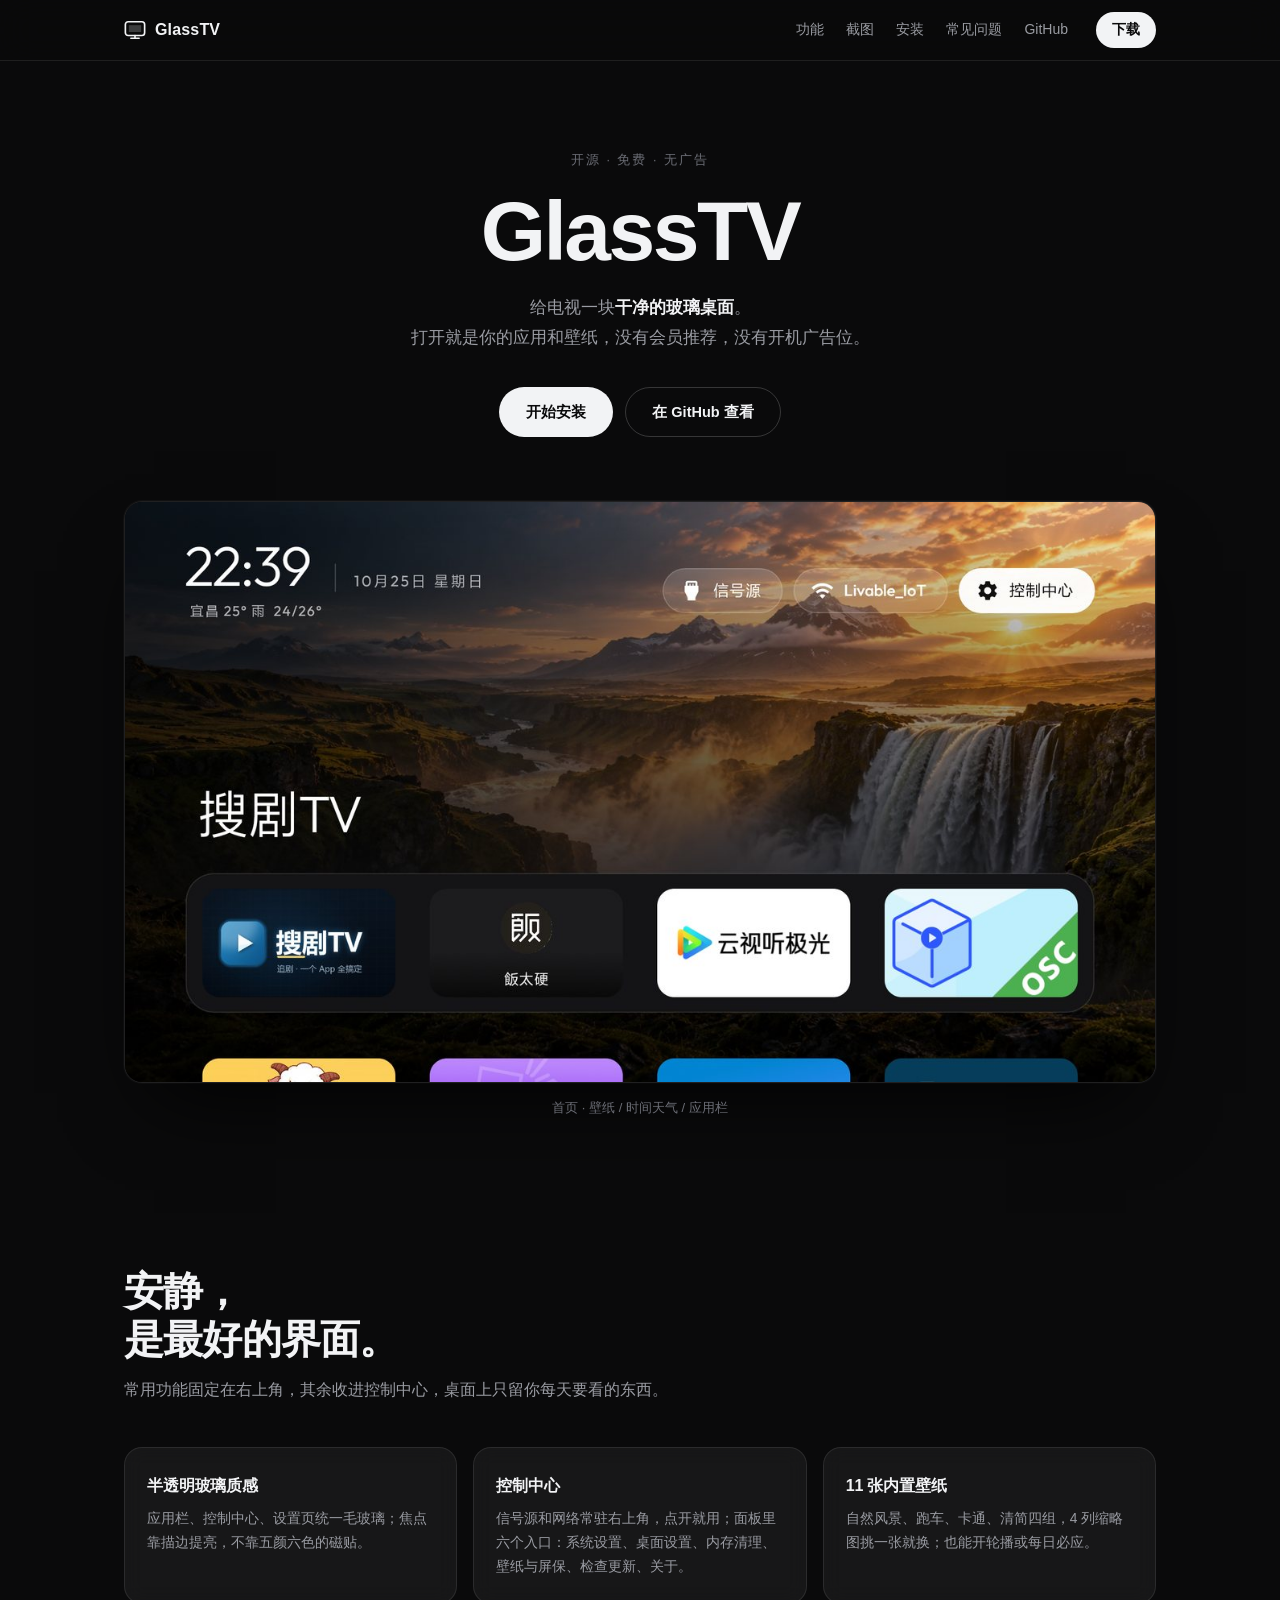
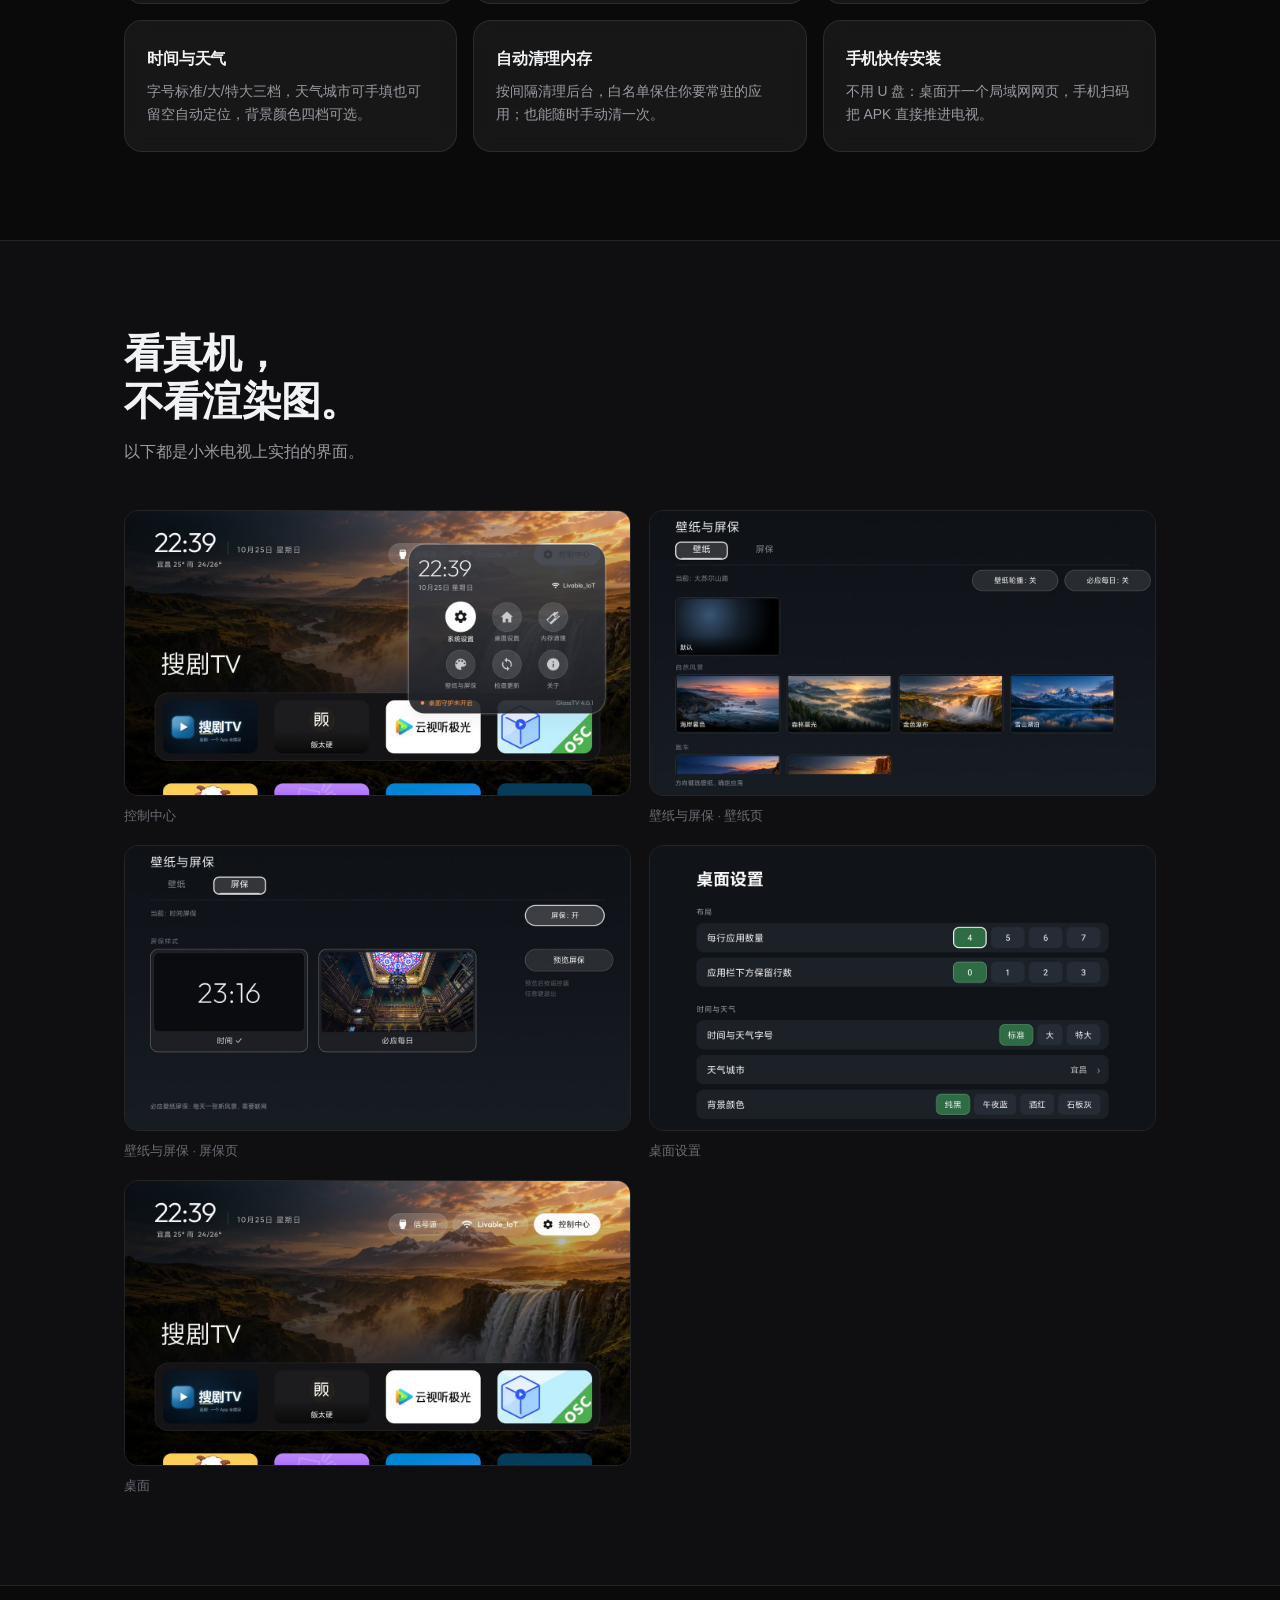
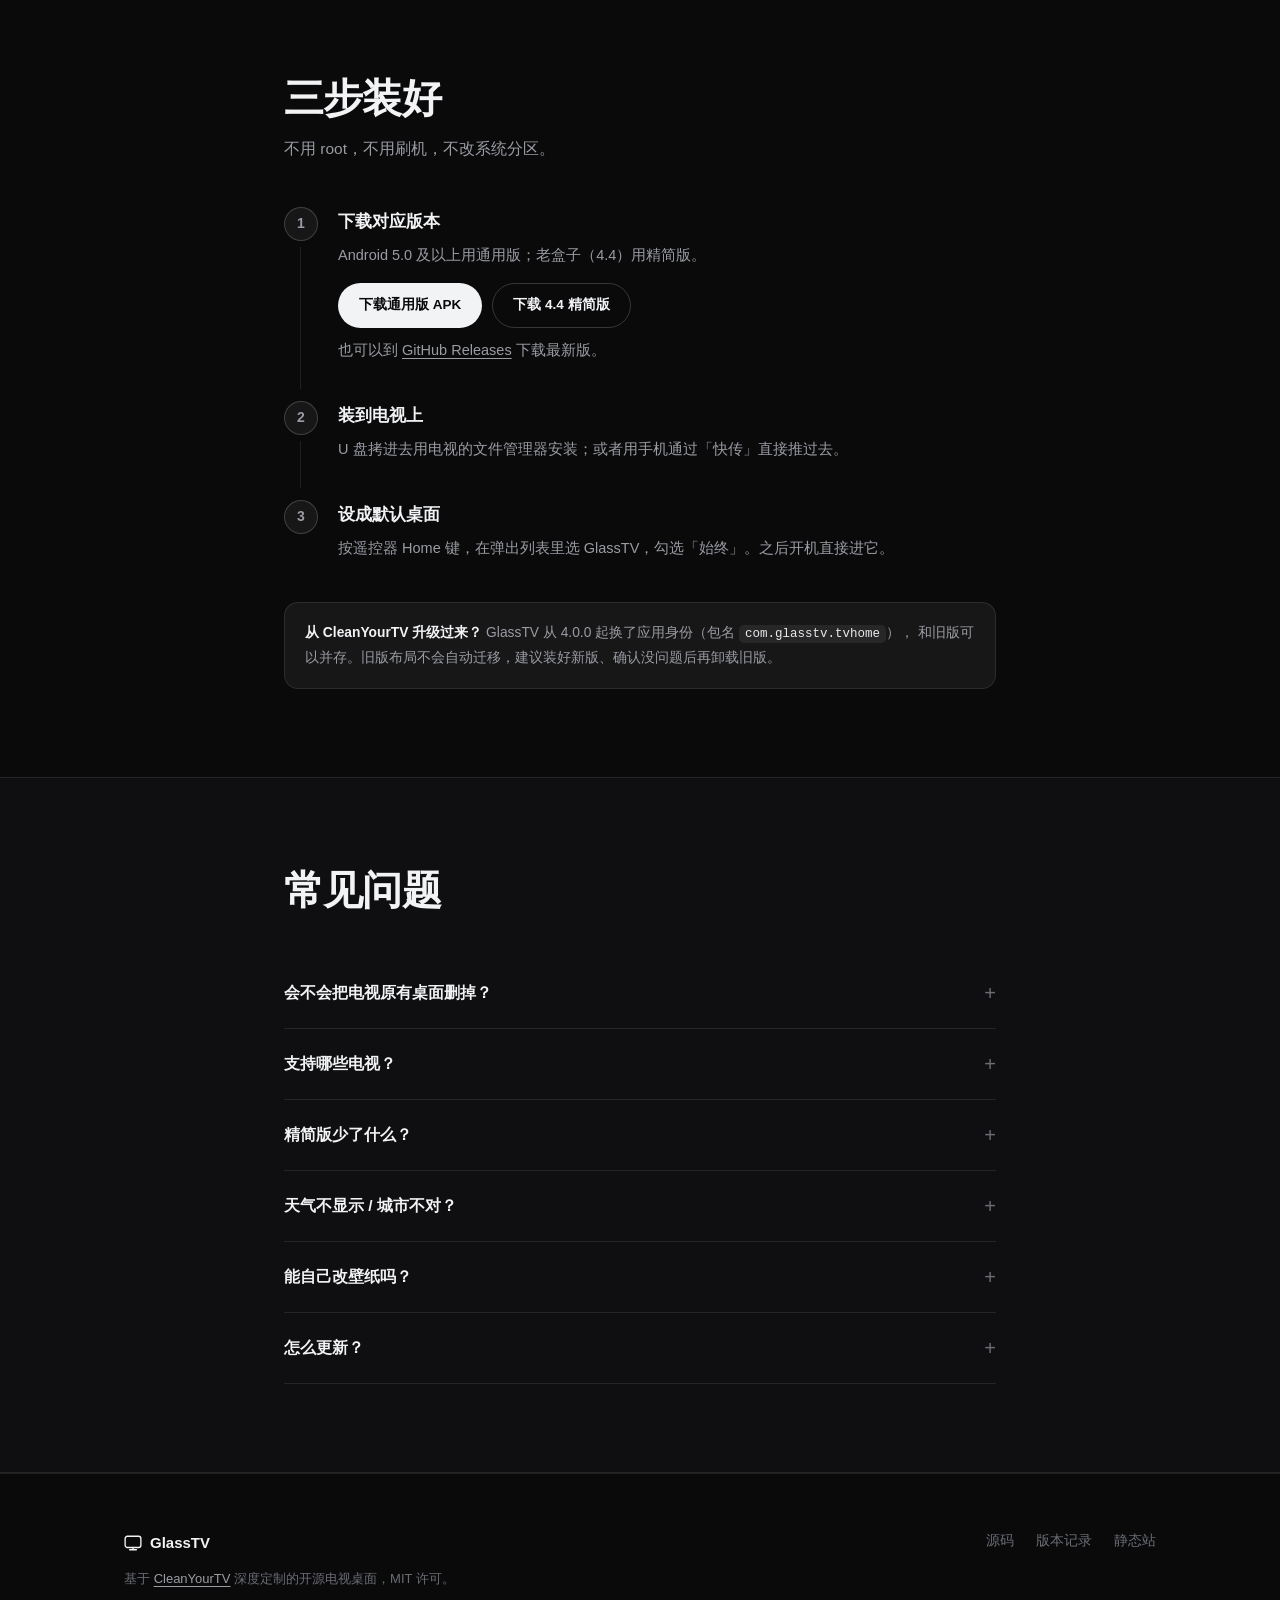
==== commit 3a7cf2f5: "4.0.2: 壁纸与屏保改成顶部标签页（壁纸 | 屏保），默认壁纸页，两页各自占满整屏" ====
--- a/site/index.html
+++ b/site/index.html
@@ -99,8 +99,12 @@
         <figcaption>控制中心</figcaption>
       </figure>
       <figure>
-        <img src="img/wallpaper.jpg" alt="壁纸与屏保：左侧四列缩略图、右侧屏保样式" loading="lazy" width="1280" height="720">
-        <figcaption>壁纸与屏保</figcaption>
+        <img src="img/wallpaper.jpg" alt="壁纸与屏保：顶部壁纸与屏保两个标签，壁纸页四列缩略图" loading="lazy" width="1280" height="720">
+        <figcaption>壁纸与屏保 · 壁纸页</figcaption>
+      </figure>
+      <figure>
+        <img src="img/wallpaper-saver.jpg" alt="壁纸与屏保：屏保页的时间与必应每日两张卡片、屏保开关与换图间隔" loading="lazy" width="1280" height="720">
+        <figcaption>壁纸与屏保 · 屏保页</figcaption>
       </figure>
       <figure>
         <img src="img/settings.jpg" alt="桌面设置：布局、时间与天气、动效" loading="lazy" width="1280" height="720">
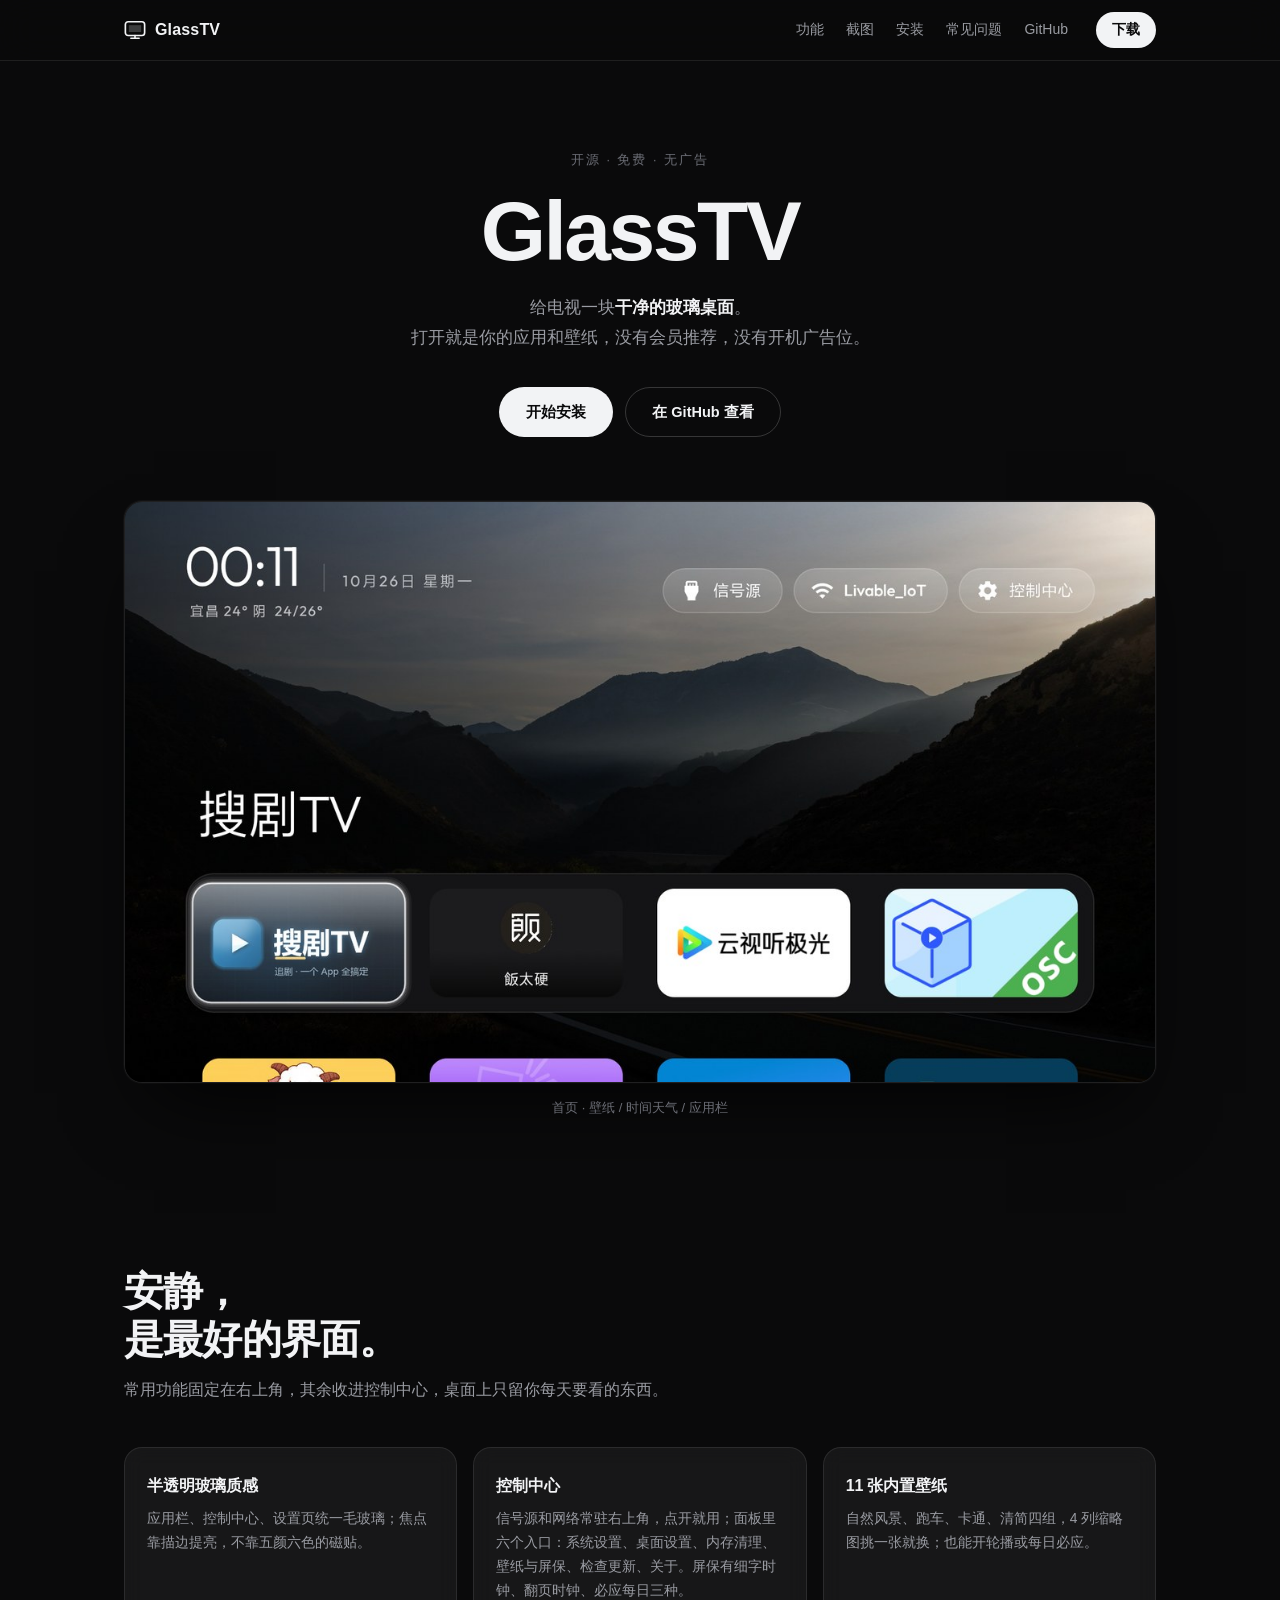
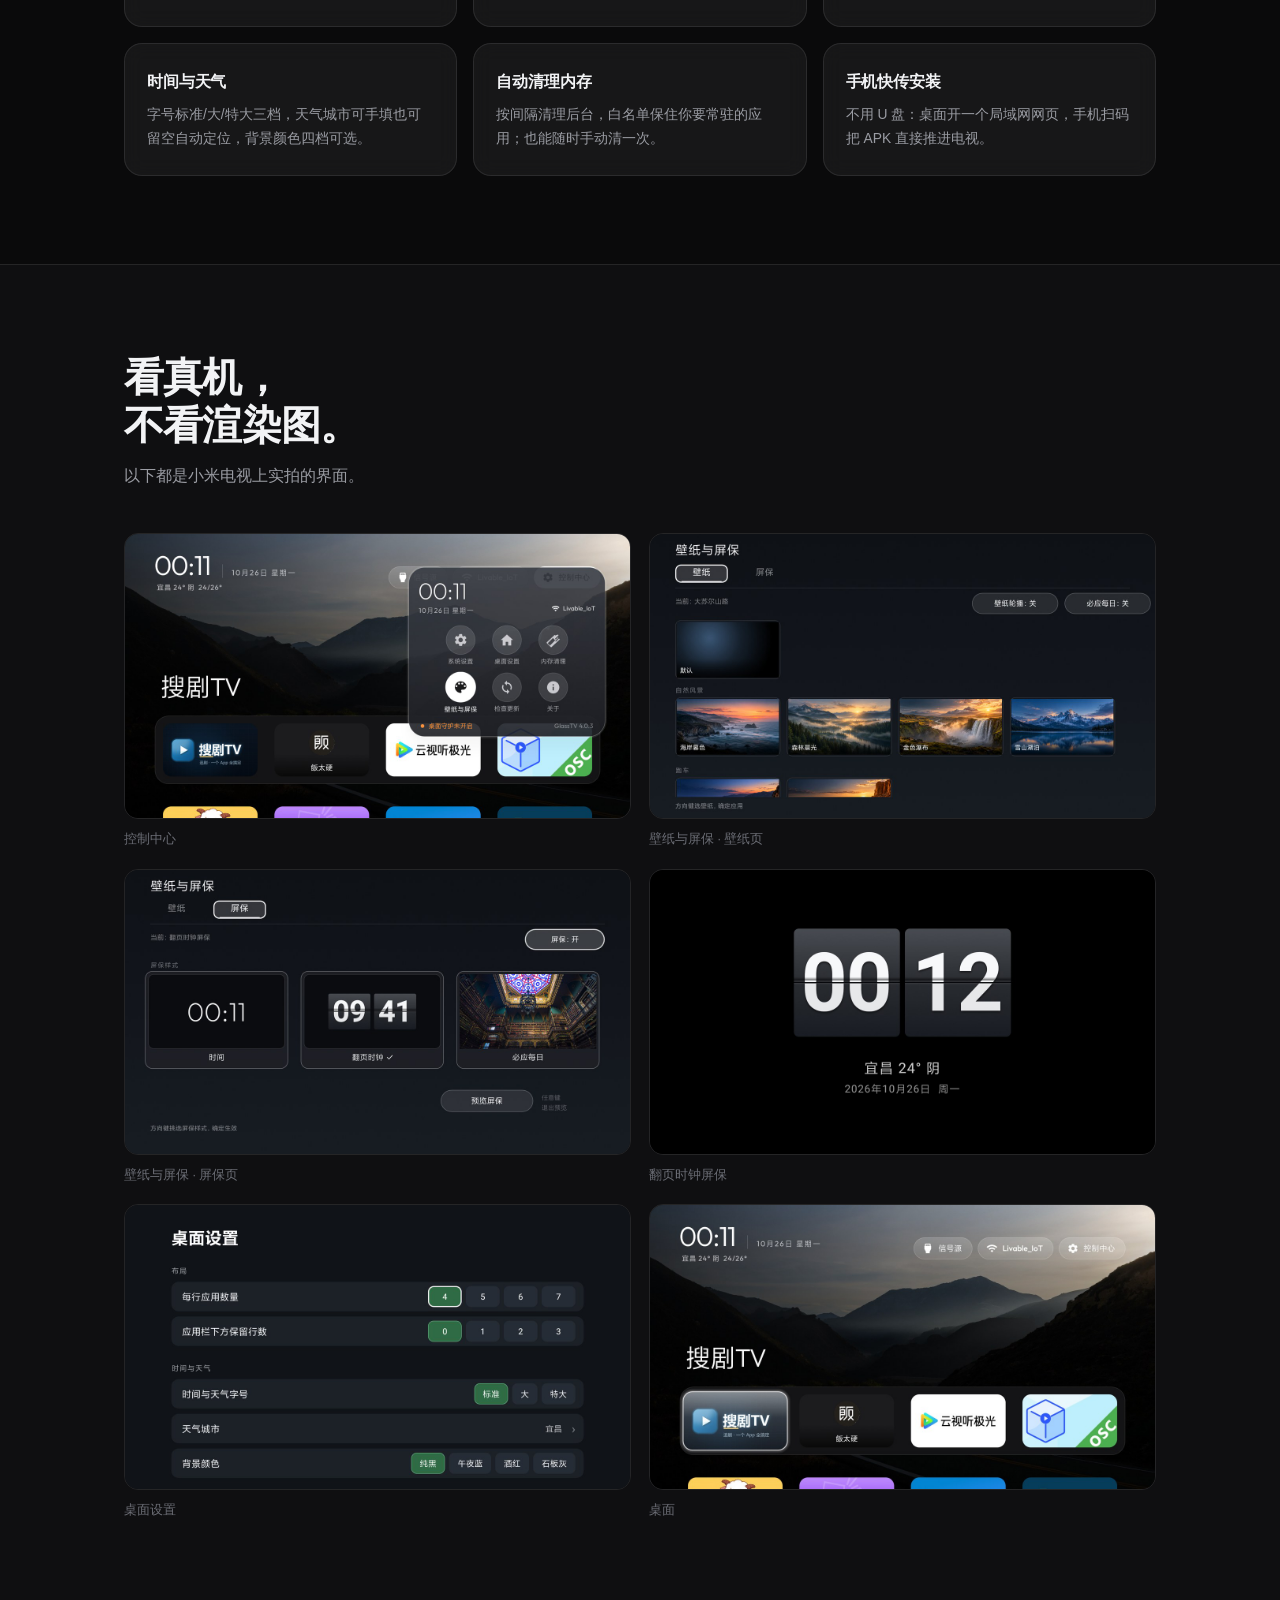
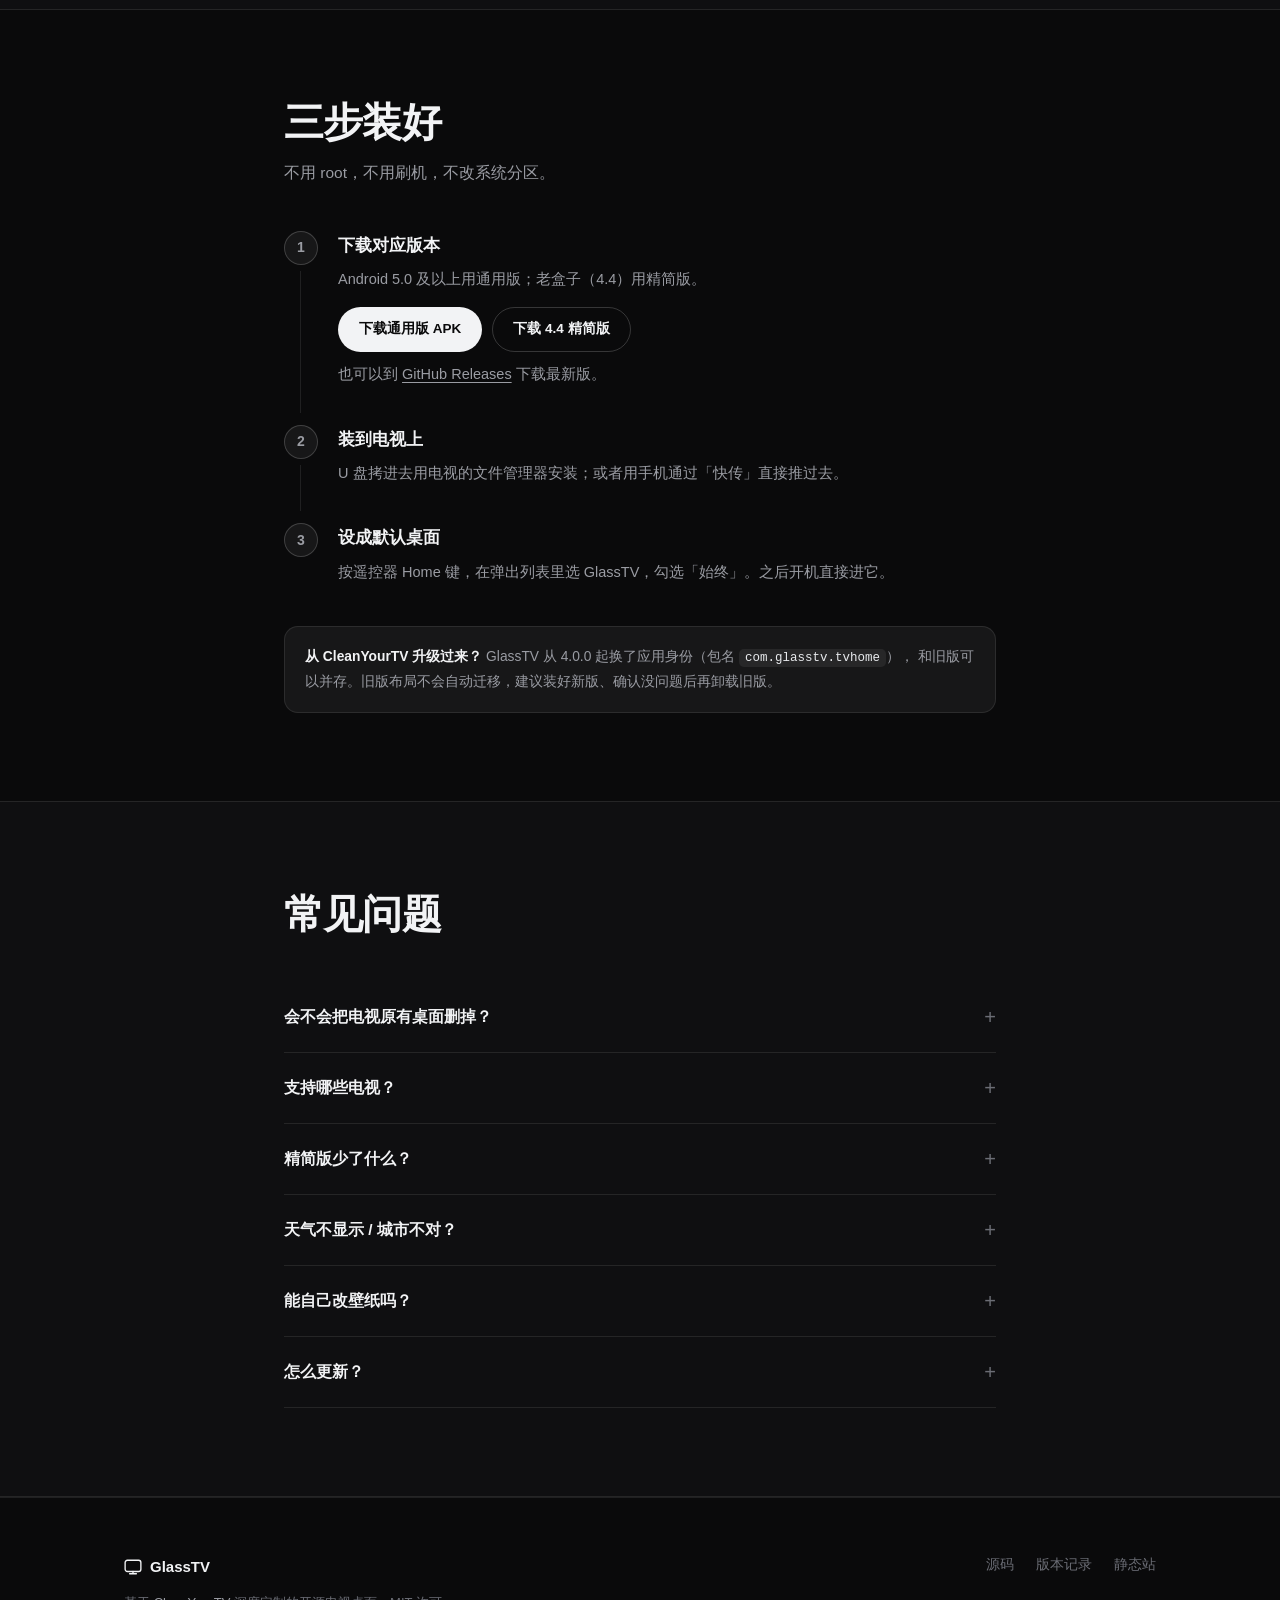
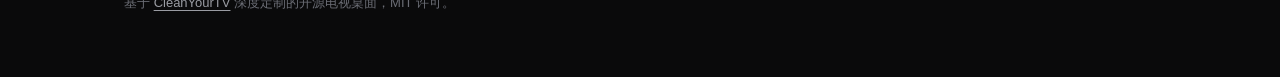
==== commit c0178c4d: "4.0.3: 新增翻页时钟屏保（Fliqlo 风两块大翻页牌 + 天气地区 + 年月日），屏保三样式；屏保页三卡对齐；同步截图文案" ====
--- a/site/index.html
+++ b/site/index.html
@@ -65,7 +65,7 @@
       </article>
       <article class="card">
         <h3>控制中心</h3>
-        <p>信号源和网络常驻右上角，点开就用；面板里六个入口：系统设置、桌面设置、内存清理、壁纸与屏保、检查更新、关于。</p>
+        <p>信号源和网络常驻右上角，点开就用；面板里六个入口：系统设置、桌面设置、内存清理、壁纸与屏保、检查更新、关于。屏保有细字时钟、翻页时钟、必应每日三种。</p>
       </article>
       <article class="card">
         <h3>11 张内置壁纸</h3>
@@ -103,8 +103,12 @@
         <figcaption>壁纸与屏保 · 壁纸页</figcaption>
       </figure>
       <figure>
-        <img src="img/wallpaper-saver.jpg" alt="壁纸与屏保：屏保页的时间与必应每日两张卡片、屏保开关与换图间隔" loading="lazy" width="1280" height="720">
+        <img src="img/wallpaper-saver.jpg" alt="壁纸与屏保：屏保页的时间、翻页时钟、必应每日三张卡片与屏保开关" loading="lazy" width="1280" height="720">
         <figcaption>壁纸与屏保 · 屏保页</figcaption>
+      </figure>
+      <figure>
+        <img src="img/flip-clock.jpg" alt="翻页时钟屏保：两块大翻页牌显示时间，下面天气地区与年月日周几" loading="lazy" width="1280" height="720">
+        <figcaption>翻页时钟屏保</figcaption>
       </figure>
       <figure>
         <img src="img/settings.jpg" alt="桌面设置：布局、时间与天气、动效" loading="lazy" width="1280" height="720">
@@ -169,7 +173,7 @@
     </details>
     <details>
       <summary>精简版少了什么？</summary>
-      <p>去掉必应每日壁纸、视频壁纸、在线壁纸这些吃内存的功能，其余（壁纸、自动清理、控制中心、设置）都在。</p>
+      <p>去掉必应每日壁纸、视频壁纸、在线壁纸这些吃内存的功能。壁纸选择、时间屏保、翻页时钟、自动清理、控制中心、设置都还在。</p>
     </details>
     <details>
       <summary>天气不显示 / 城市不对？</summary>
